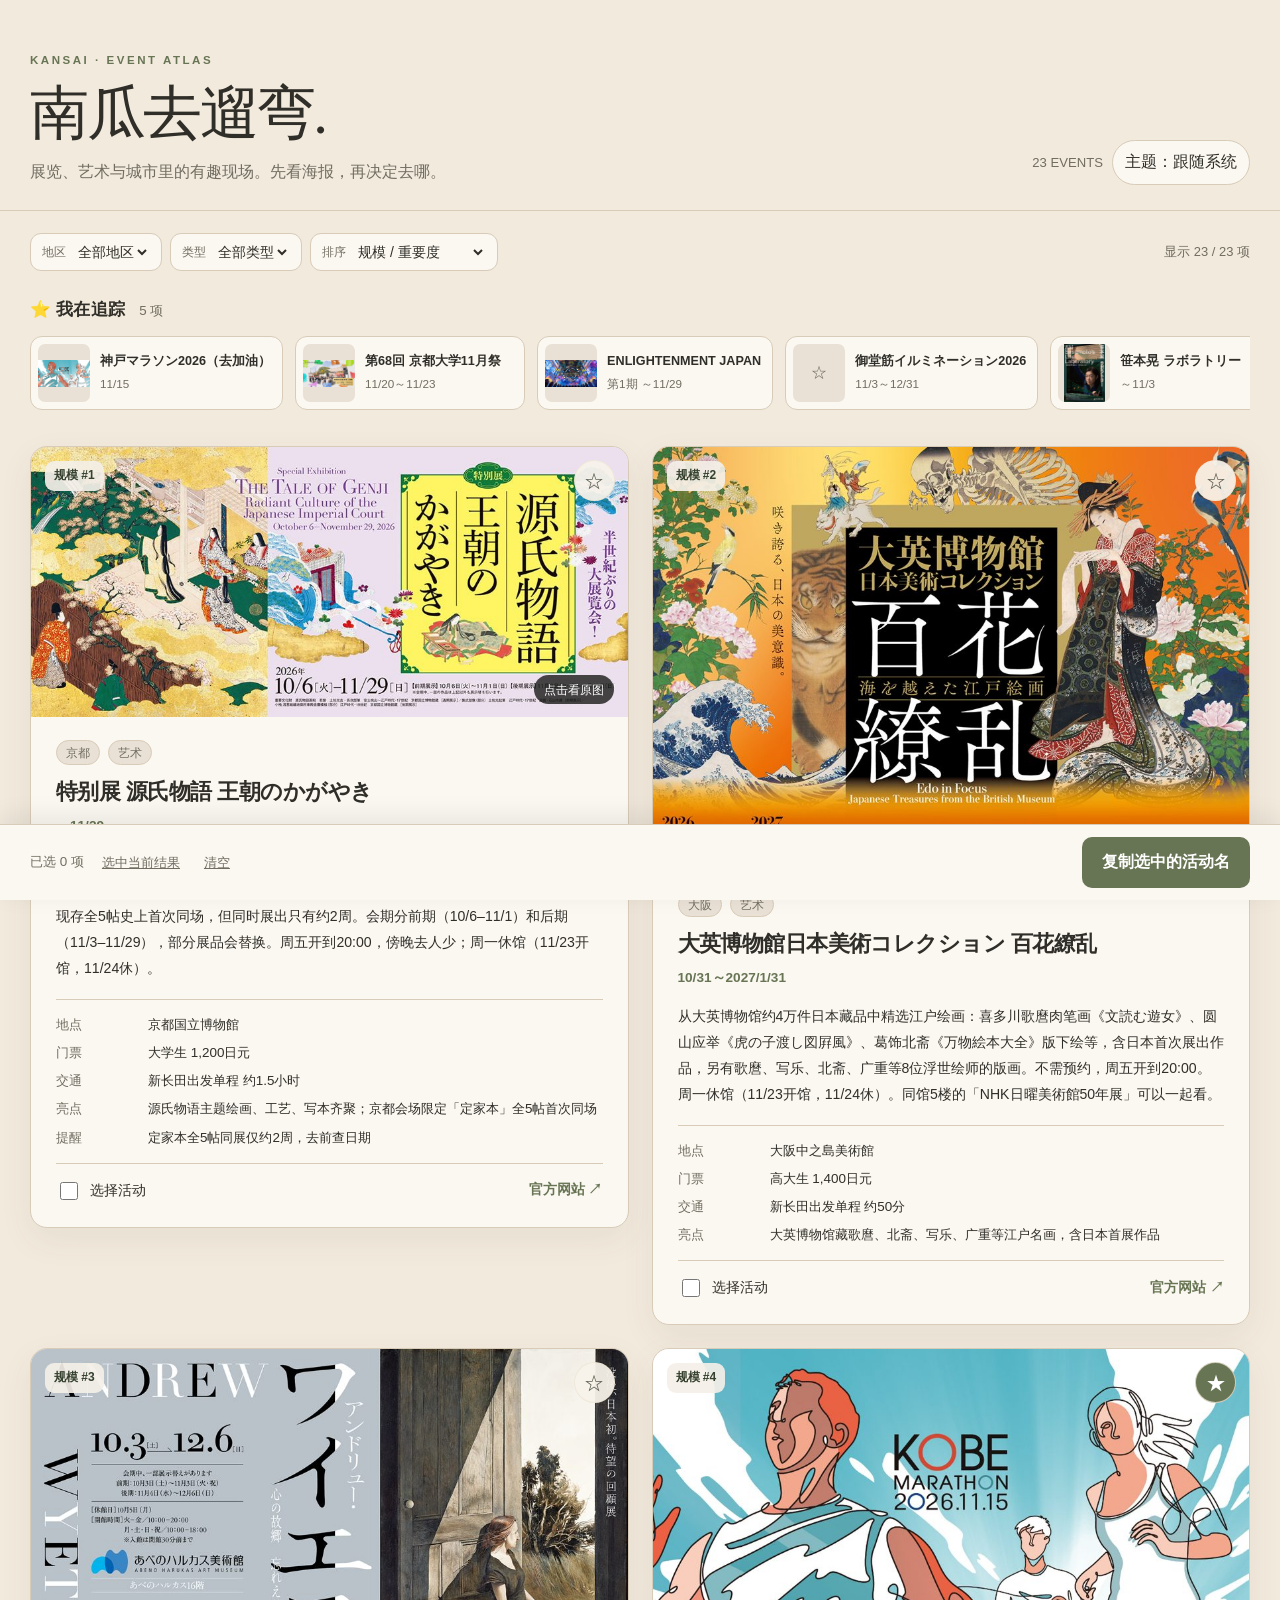
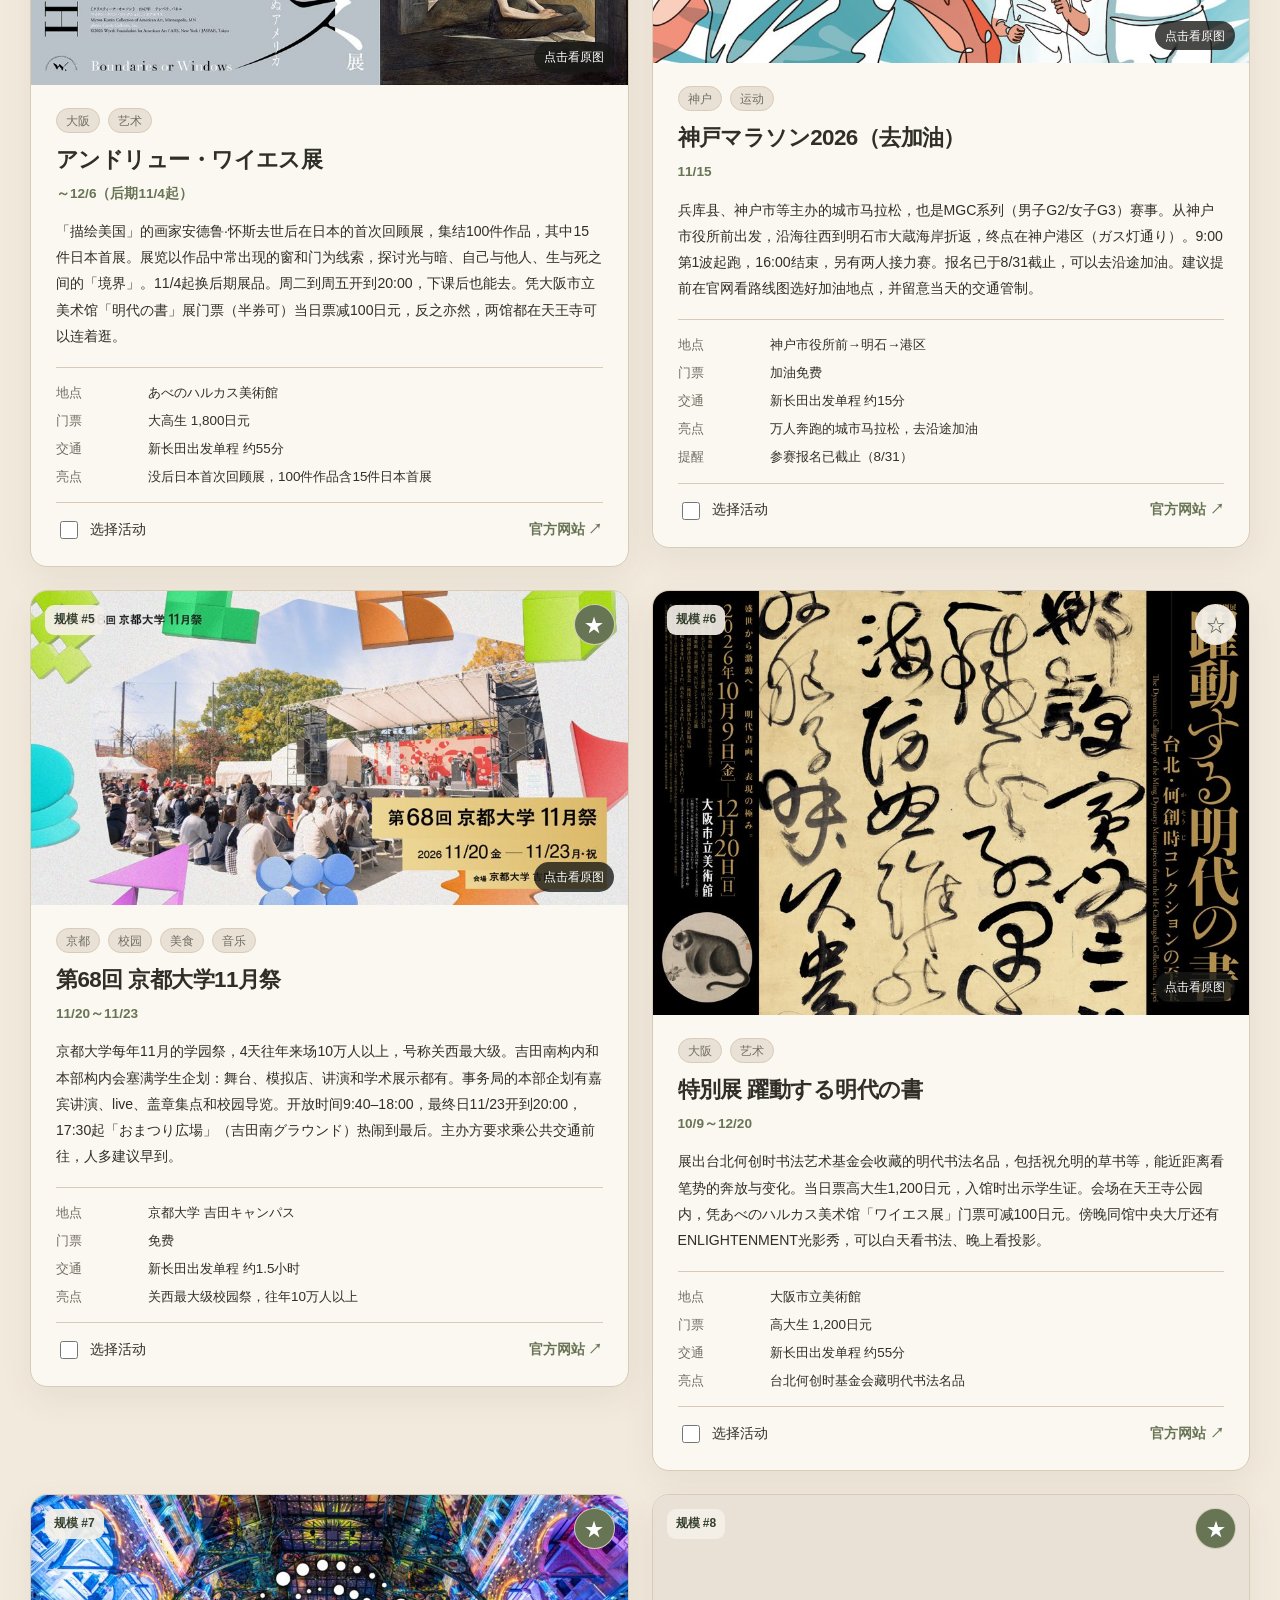
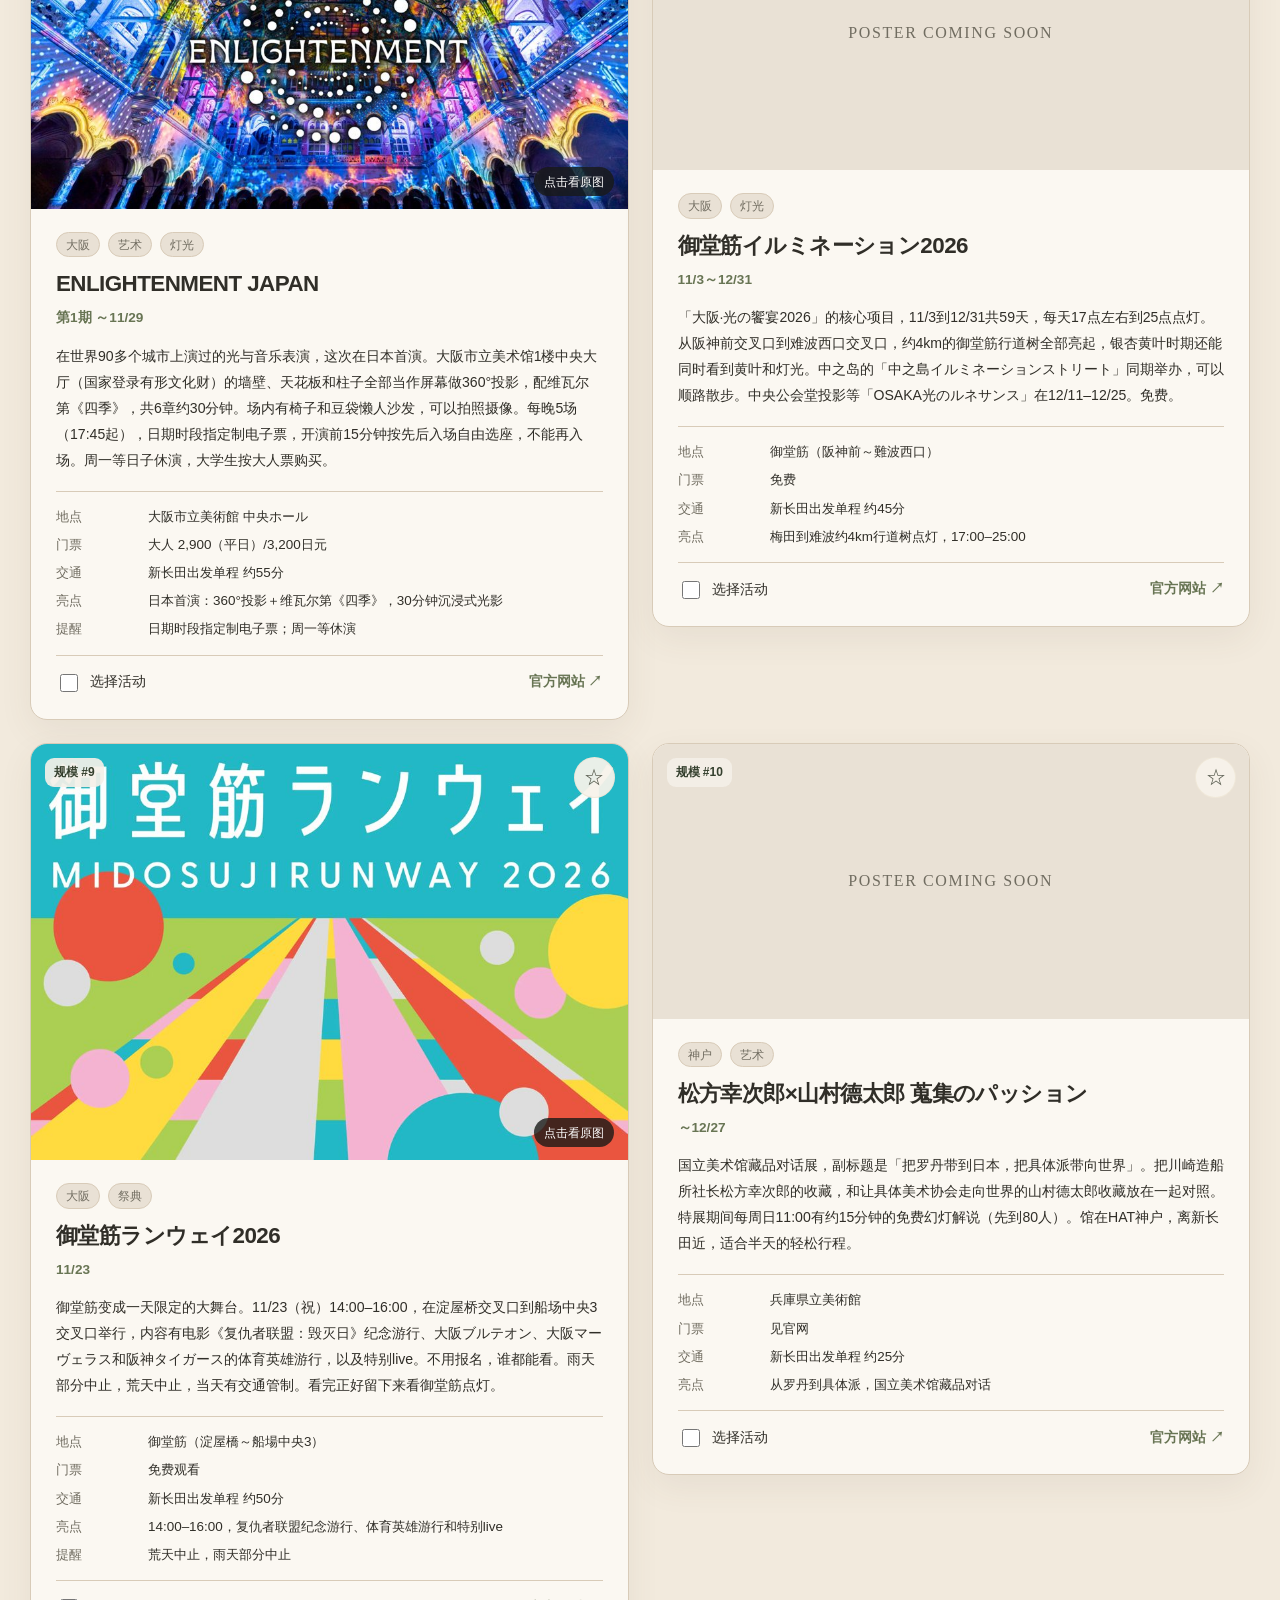
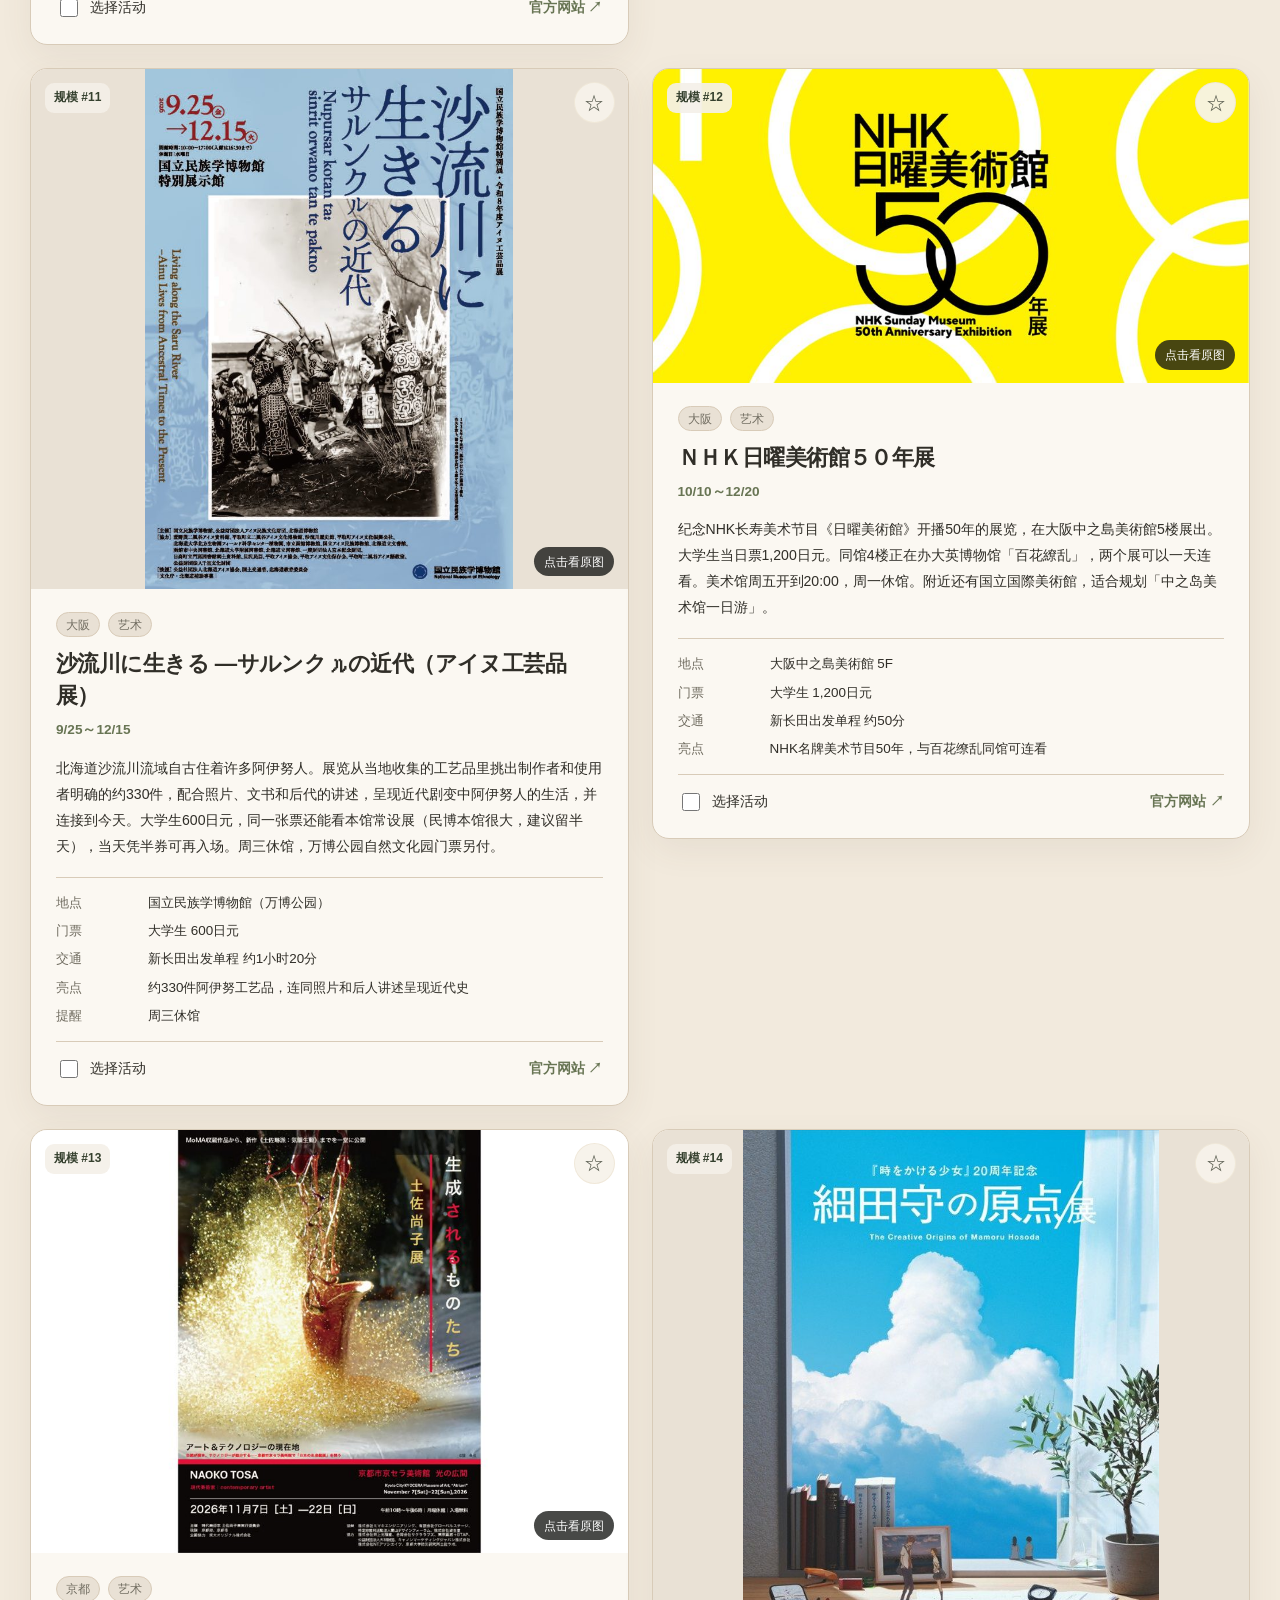
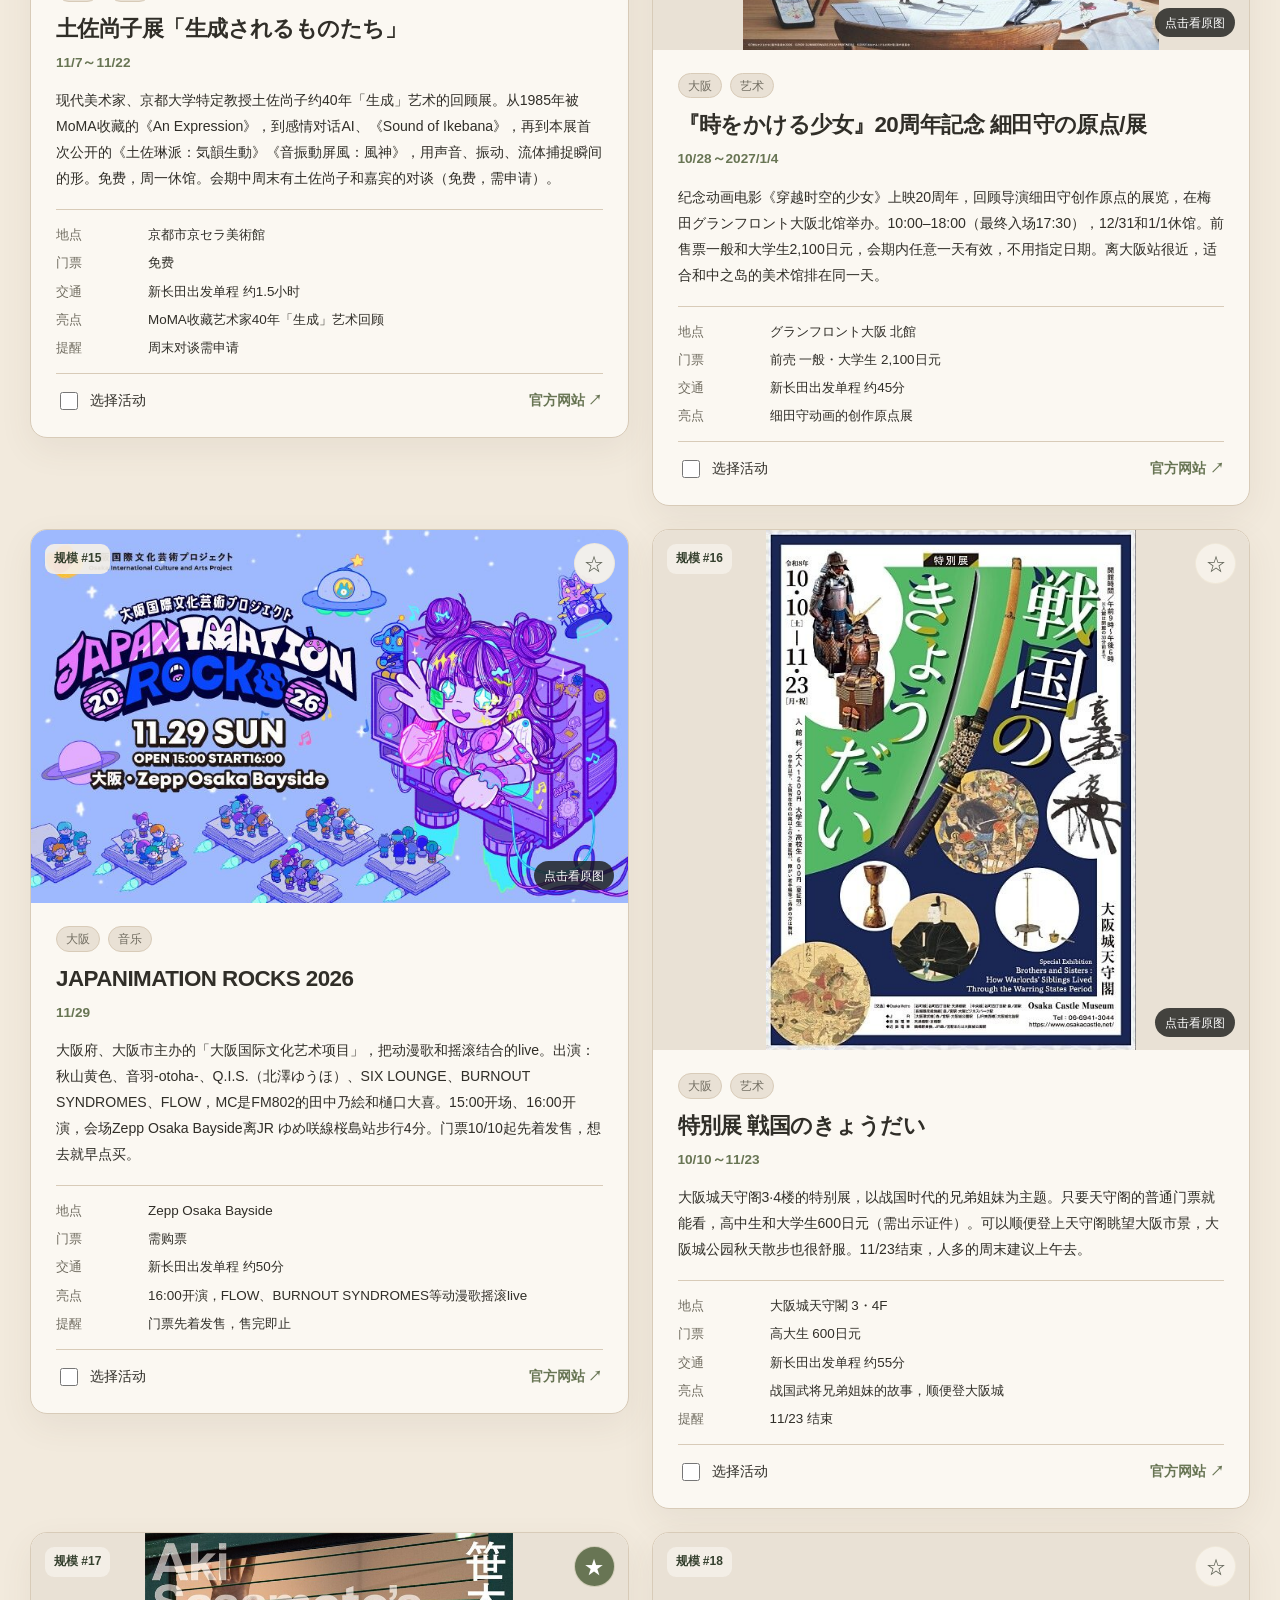
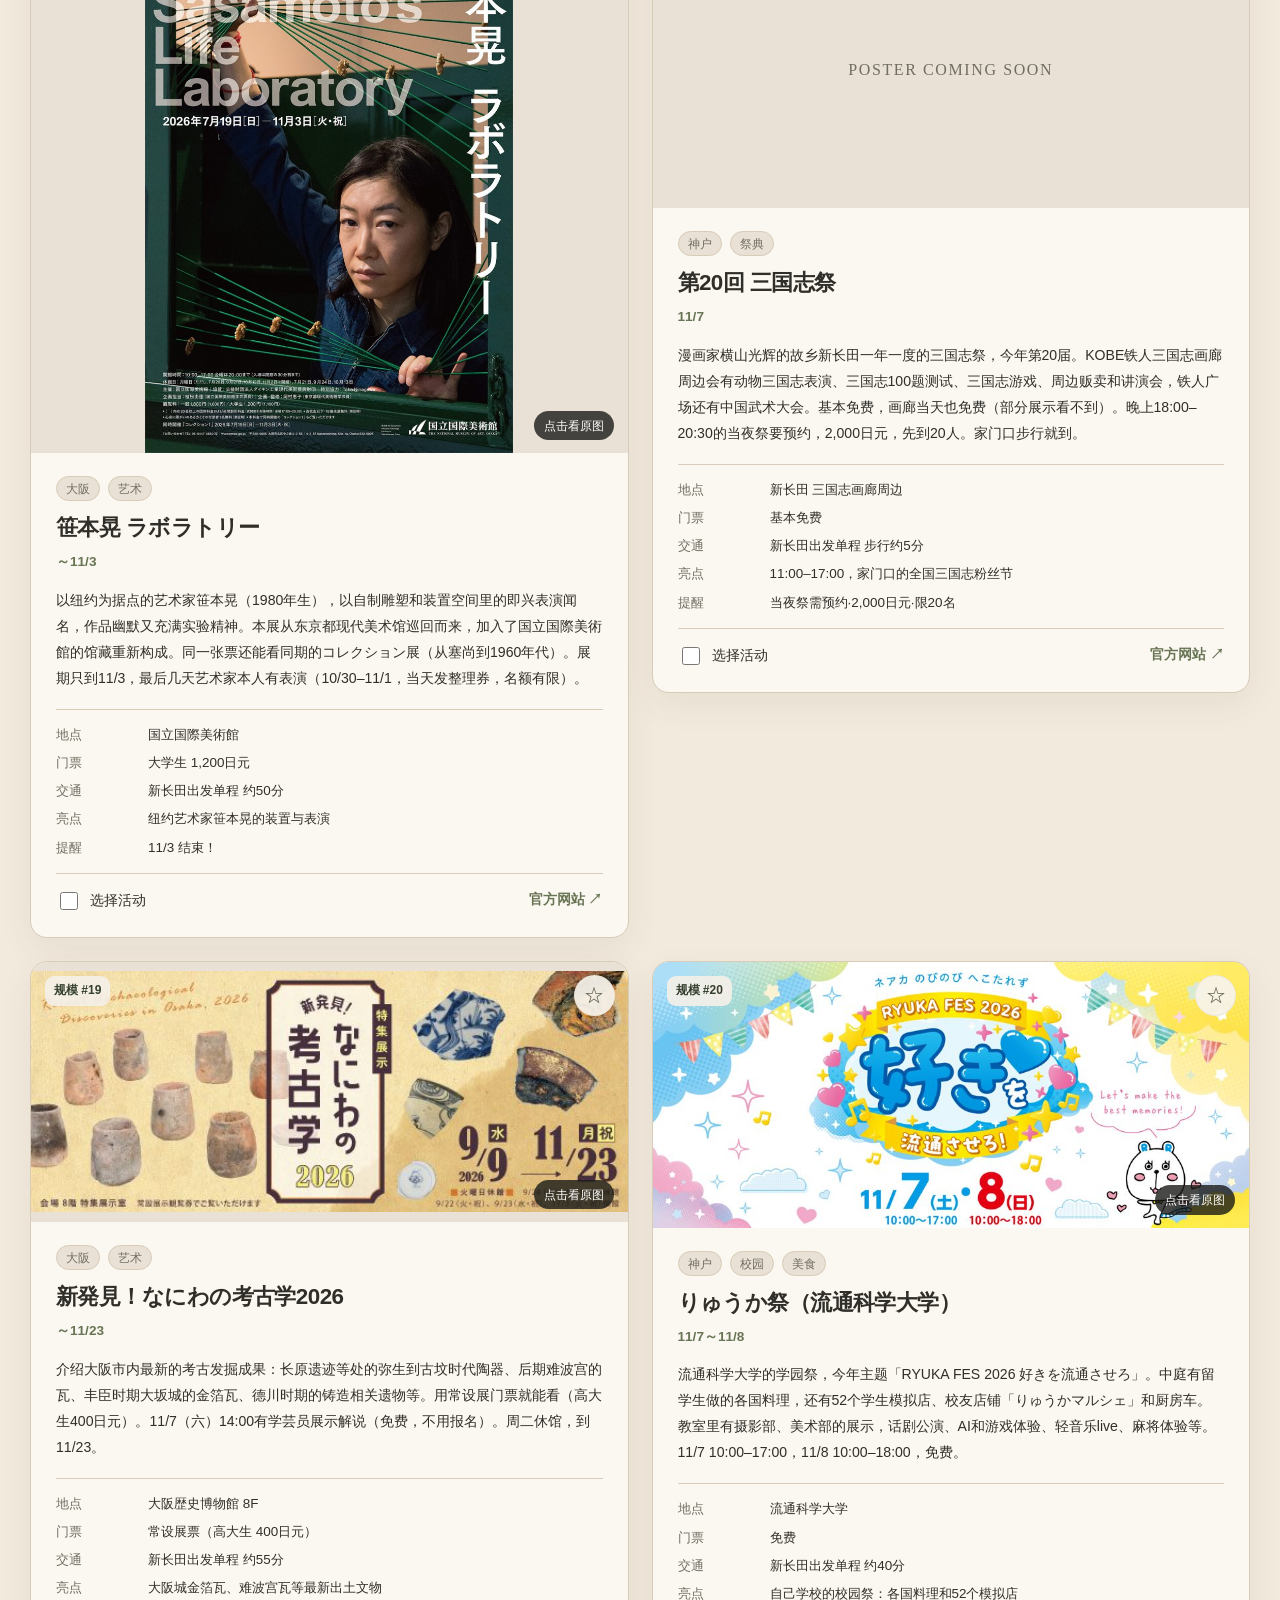
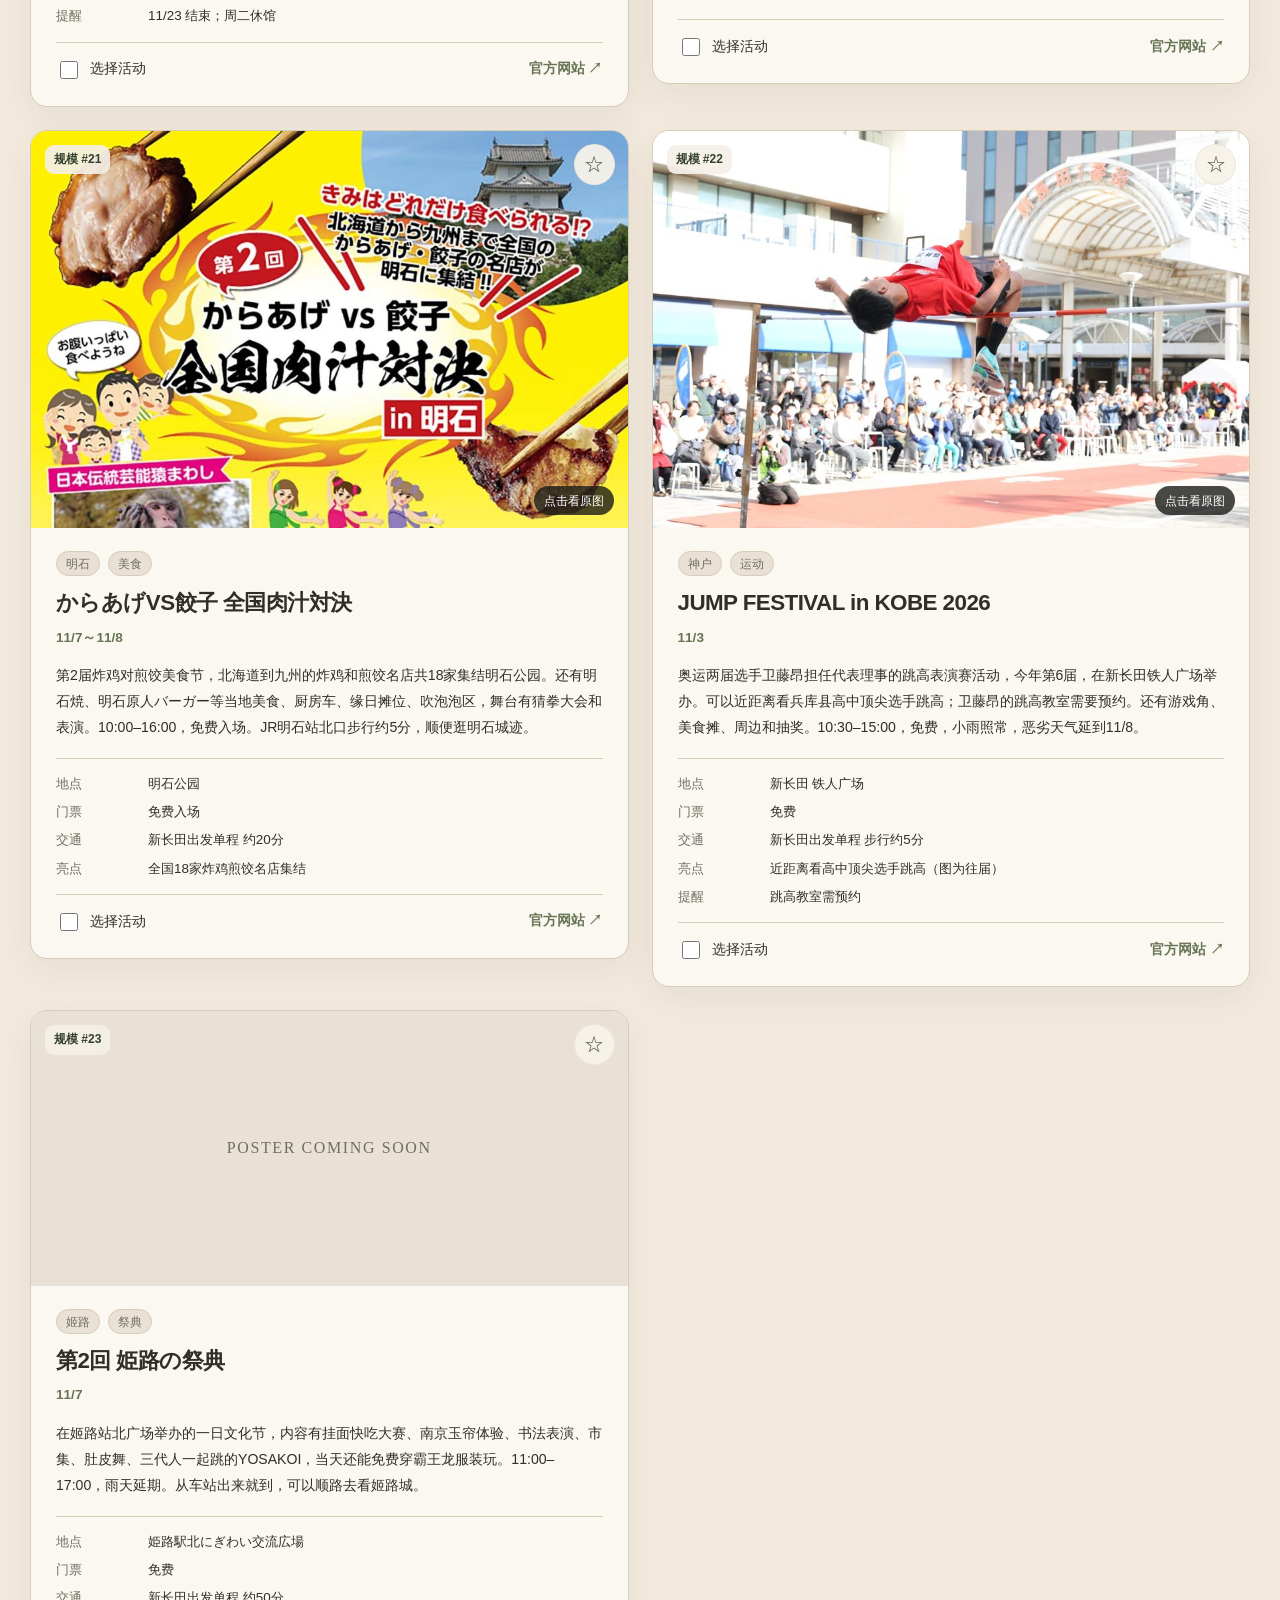
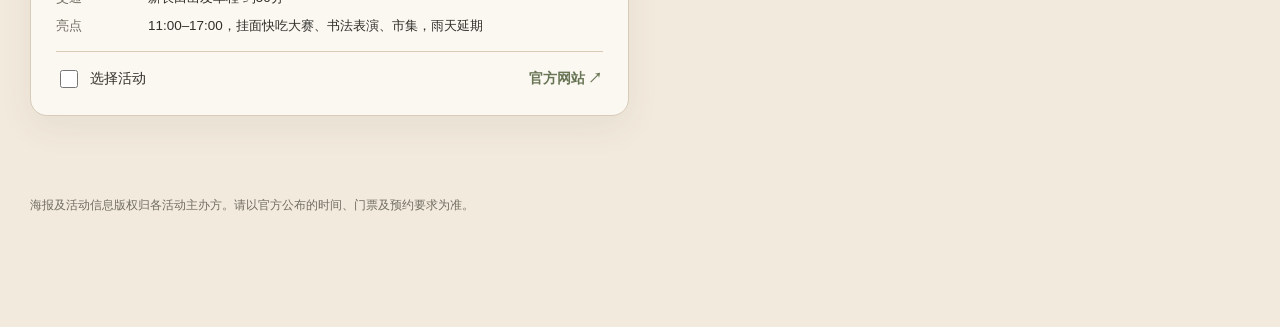
==== index.html @ 486abe29 "Publish Kansai events static page and source files" ====
<!doctype html>
<html lang="zh-CN" data-theme="auto">
<head>
<meta charset="utf-8">
<meta name="viewport" content="width=device-width, initial-scale=1">
<meta name="color-scheme" content="light dark">
<title>南瓜遛弯 · 活动图鉴</title>
<style>
:root{font-family:Inter,-apple-system,BlinkMacSystemFont,"Hiragino Kaku Gothic ProN","Yu Gothic","PingFang SC","Microsoft YaHei",sans-serif;color-scheme:light;--bg:#f2eadd;--panel:#fbf8f2;--ink:#302e28;--muted:#716d61;--line:#d8cbb8;--accent:#687554;--accent-ink:#fff;--chip:#e9e1d5;--shadow:0 12px 34px #51473512;--backdrop:#161814eF}
@media(prefers-color-scheme:dark){:root:not([data-theme="light"]){color-scheme:dark;--bg:#20241f;--panel:#2b302a;--ink:#eee9df;--muted:#bbb7a8;--line:#4c544a;--accent:#a7bd90;--accent-ink:#1d261c;--chip:#363f34;--shadow:0 12px 34px #0004}}
:root[data-theme="dark"]{color-scheme:dark;--bg:#20241f;--panel:#2b302a;--ink:#eee9df;--muted:#bbb7a8;--line:#4c544a;--accent:#a7bd90;--accent-ink:#1d261c;--chip:#363f34;--shadow:0 12px 34px #0004}
*{box-sizing:border-box}html{scroll-behavior:smooth}body{background:var(--bg);color:var(--ink);margin:0;line-height:1.65}button,select{font:inherit}button{cursor:pointer}a{color:var(--accent)}button:focus-visible,a:focus-visible,select:focus-visible,input:focus-visible{outline:3px solid var(--accent);outline-offset:3px}
.wrap{max-width:1320px;margin:auto;padding:0 30px}header{padding:51px 0 25px;border-bottom:1px solid var(--line)}.masthead{display:flex;align-items:flex-end;justify-content:space-between;gap:20px}.eyebrow{font-size:.72rem;letter-spacing:.22em;text-transform:uppercase;color:var(--accent);font-weight:750}.masthead h1{font-family:Georgia,"Yu Mincho","Hiragino Mincho ProN","Songti SC",serif;font-size:clamp(2.2rem,4.6vw,4.6rem);font-weight:500;line-height:1.17;letter-spacing:-.04em;margin:10px 0}.lede{color:var(--muted);margin:0;font-size:.98rem}.header-right{display:flex;align-items:center;gap:9px}.counter{font-size:.82rem;color:var(--muted);white-space:nowrap}.subtle-button{border:1px solid var(--line);background:var(--panel);color:var(--ink);padding:8px 12px;border-radius:100px}
.toolbar{display:flex;align-items:center;justify-content:space-between;flex-wrap:wrap;gap:12px;padding-top:22px;padding-bottom:20px}.filters{display:flex;flex-wrap:wrap;gap:8px}.field{display:flex;align-items:center;gap:8px;padding:8px 11px;background:var(--panel);border:1px solid var(--line);border-radius:11px}.field label{font-size:.76rem;color:var(--muted);white-space:nowrap}.field select{background:transparent;border:0;color:var(--ink);max-width:170px;outline:0;font-size:.88rem}.summary{color:var(--muted);font-size:.81rem}
.track-section{margin:5px 0 28px}.section-title{display:flex;align-items:baseline;gap:14px;margin-bottom:13px}.section-title h2{font-size:1.04rem;letter-spacing:.015em;margin:0}.section-title small{color:var(--muted)}.tracking{display:flex;gap:12px;overflow-x:auto;scrollbar-width:thin;padding-bottom:8px}.track-item{display:flex;align-items:center;gap:10px;min-width:230px;max-width:310px;flex:0 0 auto;padding:7px 11px 7px 7px;border:1px solid var(--line);border-radius:12px;background:var(--panel);color:var(--ink);text-decoration:none}.track-item img,.track-fallback{width:52px;height:58px;object-fit:contain;background:var(--chip);border-radius:7px}.track-fallback{display:grid;place-items:center;color:var(--muted)}.track-item b{display:block;font-size:.79rem;line-height:1.35}.track-item small{display:block;font-size:.73rem;color:var(--muted);margin-top:4px}.track-empty{color:var(--muted);font-size:.85rem;margin:0 0 10px}
.grid{display:grid;grid-template-columns:repeat(2,minmax(0,1fr));gap:23px;align-items:start;margin:8px 0 60px}.event{background:var(--panel);border:1px solid var(--line);border-radius:17px;overflow:hidden;box-shadow:var(--shadow);min-width:0;scroll-margin-top:12px}.poster-shell{position:relative;background:var(--chip);display:flex;justify-content:center;align-items:center;min-height:260px}.poster-button{display:flex;justify-content:center;align-items:center;border:0;background:transparent;padding:0;width:100%;min-height:260px;cursor:zoom-in}.poster{width:100%;height:auto;max-height:520px;object-fit:contain;display:block}.missing-poster{height:275px;width:100%;display:grid;place-items:center;padding:25px;font-family:Georgia,"Yu Mincho",serif;color:var(--muted);text-align:center;letter-spacing:.1em}.poster-hint{position:absolute;right:14px;bottom:13px;background:#171916c9;color:white;padding:5px 10px;border-radius:99px;font-size:.73rem;pointer-events:none}.rank{position:absolute;top:14px;left:14px;z-index:1;background:#f5f0e9ea;color:#35402e;border-radius:9px;padding:5px 9px;font-size:.75rem;font-weight:750}.star{position:absolute;top:13px;right:13px;z-index:2;border:1px solid #eee5d4c7;border-radius:99px;background:#f7f3eaeF;color:#55594c;min-width:41px;height:41px;font-size:1.25rem;line-height:1}.star[aria-pressed="true"]{background:#687554;color:white}.info{padding:23px 25px 24px}.topline{display:flex;gap:8px;flex-wrap:wrap;align-items:center;color:var(--muted);font-size:.78rem}.pill{border:1px solid var(--line);border-radius:99px;padding:2px 9px;background:var(--chip);font-size:.73rem}.event h3{font-size:clamp(1.18rem,1.75vw,1.5rem);line-height:1.43;margin:11px 0 7px;letter-spacing:-.025em;overflow-wrap:anywhere}.lead{color:var(--accent);font-size:.85rem;font-weight:650;margin:0 0 13px}.description{margin:0 0 18px;font-size:.88rem;color:var(--ink);line-height:1.85;white-space:pre-line}.detail{display:grid;grid-template-columns:82px minmax(0,1fr);gap:6px 10px;margin:0;padding:14px 0;border-top:1px solid var(--line);font-size:.84rem}.detail dt{color:var(--muted)}.detail dd{margin:0;overflow-wrap:anywhere}.bottomline{display:flex;gap:12px;align-items:center;justify-content:space-between;border-top:1px solid var(--line);padding-top:15px}.pick-label{display:inline-flex;gap:9px;align-items:center;font-size:.85rem;cursor:pointer}.pick-label input{width:18px;height:18px;accent-color:var(--accent)}.official{text-decoration:none;font-size:.86rem;font-weight:650}.official:hover{text-decoration:underline}.empty{grid-column:1/-1;text-align:center;padding:70px 10px;color:var(--muted)}
.bottom-bar{position:sticky;bottom:0;z-index:6;background:var(--panel);border-top:1px solid var(--line);box-shadow:0 -7px 24px #00000014;padding:12px 0 calc(12px + env(safe-area-inset-bottom))}.bar-inner{display:flex;align-items:center;justify-content:space-between;gap:15px}.bar-left{display:flex;align-items:center;gap:12px;flex-wrap:wrap}.bar-count{font-size:.84rem;color:var(--muted)}.primary{border:0;background:var(--accent);color:var(--accent-ink);font-weight:700;border-radius:10px;padding:12px 20px}.primary:disabled{opacity:.45;cursor:not-allowed}.link-button{border:0;background:transparent;color:var(--muted);font-size:.82rem;text-decoration:underline}.footer{padding:20px 0 35px;color:var(--muted);font-size:.75rem}
#toast{position:fixed;left:50%;bottom:95px;transform:translateX(-50%);background:var(--ink);color:var(--bg);padding:10px 17px;border-radius:12px;z-index:30;font-size:.82rem;box-shadow:var(--shadow)}#toast[hidden]{display:none}
.lightbox{position:fixed;inset:0;z-index:20;background:#10120ff2;display:flex;align-items:center;justify-content:center;padding:55px 30px 25px}.lightbox[hidden]{display:none}.lightbox img{max-width:100%;max-height:100%;object-fit:contain}.lightbox-close{position:absolute;right:18px;top:15px;background:#f6f2e8;color:#293022;border:0;border-radius:50%;width:42px;height:42px;font-size:1.4rem}
@media(max-width:720px){.wrap{padding:0 16px}header{padding:30px 0 21px}.masthead{align-items:flex-start}.masthead h1{font-size:2.4rem}.header-right{flex-direction:column;align-items:flex-end}.toolbar{align-items:stretch}.filters{width:100%}.field{flex:1;min-width:125px}.field select{width:100%}.grid{grid-template-columns:1fr;gap:17px}.poster-shell,.poster-button{min-height:160px}.poster{max-height:500px}.info{padding:19px}.bar-inner{gap:8px}.primary{padding:11px 13px;font-size:.83rem}.bar-left{gap:8px}.bar-count{font-size:.76rem}.track-item{min-width:205px}.lightbox{padding:62px 8px 15px}}
@media(prefers-reduced-motion:no-preference){.event{transition:transform .2s,box-shadow .2s}.event:hover{transform:translateY(-2px)}}
</style>
</head>
<body>
<header><div class="wrap masthead"><div><div class="eyebrow">Kansai · Event Atlas</div><h1>南瓜去遛弯<span aria-hidden="true">.</span></h1><p class="lede">展览、艺术与城市里的有趣现场。先看海报，再决定去哪。</p></div><div class="header-right"><span class="counter" id="total">活动精选</span><button id="theme" class="subtle-button" type="button" aria-label="切换明暗模式">明暗模式</button></div></div></header>
<div class="wrap"><div class="toolbar"><div class="filters"><div class="field"><label for="region">地区</label><select id="region"><option value="">全部地区</option></select></div><div class="field"><label for="type">类型</label><select id="type"><option value="">全部类型</option></select></div><div class="field"><label for="sort">排序</label><select id="sort"><option value="importance">规模 / 重要度</option><option value="date">日期（近期优先）</option><option value="rating">推荐指数</option></select></div></div><span class="summary" id="summary"></span></div><section class="track-section" aria-label="我在追踪"><div class="section-title"><h2>⭐ 我在追踪</h2><small id="track-count"></small></div><div class="tracking" id="tracking"></div></section><main class="grid" id="grid"></main><div class="footer">海报及活动信息版权归各活动主办方。请以官方公布的时间、门票及预约要求为准。</div></div>
<div class="bottom-bar"><div class="wrap bar-inner"><div class="bar-left"><span class="bar-count" id="selected-count">已选 0 项</span><button class="link-button" id="select-visible" type="button">选中当前结果</button><button class="link-button" id="clear" type="button">清空</button></div><button class="primary" id="copy" type="button">复制选中的活动名</button></div></div>
<div id="toast" role="status" aria-live="polite" hidden></div><div id="lightbox" class="lightbox" role="dialog" aria-modal="true" aria-label="海报原图" hidden><button class="lightbox-close" type="button" id="close-lightbox" aria-label="关闭灯箱">×</button><img id="lightbox-image" alt=""></div>
<script id="event-data" type="application/json">[{"活动名":"特别展 源氏物語 王朝のかがやき","日期":"～11/29","开始日期":"","地点":"京都国立博物館","地区":"京都","类型":["艺术"],"推荐指数":null,"简介":"以紫式部《源氏物语》为主题，汇集历代描绘物语场面的绘画、工艺品，以及正文写本、注释书，还介绍它向艺能和大众文化的延伸。京都会场限定看点是藤原定家系「定家本」现存全5帖史上首次同场，但同时展出只有约2周。会期分前期（10/6–11/1）和后期（11/3–11/29），部分展品会替换。周五开到20:00，傍晚去人少；周一休馆（11/23开馆，11/24休）。","亮点":"源氏物语主题绘画、工艺、写本齐聚；京都会场限定「定家本」全5帖首次同场","提醒":"定家本全5帖同展仅约2周，去前查日期","门票":"大学生 1,200日元","预计时长":"","交通":"新长田出发单程 约1.5小时","官网链接":"https://www.kyohaku.go.jp/jp/exhibitions/special/2026_genji/","海报路径":"/workspace/img/p_genji","规模/重要度":"","排名":1,"追踪":false,"规模重要度":null,"id":"d91ebf573b9cba7d8e54","海报数据":"[data-uri]"},{"活动名":"大英博物館日本美術コレクション 百花繚乱","日期":"10/31～2027/1/31","开始日期":"2026-10-31","地点":"大阪中之島美術館","地区":"大阪","类型":["艺术"],"推荐指数":null,"简介":"从大英博物馆约4万件日本藏品中精选江户绘画：喜多川歌麿肉笔画《文読む遊女》、圆山应举《虎の子渡し図屛風》、葛饰北斋《万物絵本大全》版下绘等，含日本首次展出作品，另有歌麿、写乐、北斋、广重等8位浮世绘师的版画。不需预约，周五开到20:00。周一休馆（11/23开馆，11/24休）。同馆5楼的「NHK日曜美術館50年展」可以一起看。","亮点":"大英博物馆藏歌麿、北斋、写乐、广重等江户名画，含日本首展作品","提醒":"","门票":"高大生 1,400日元","预计时长":"","交通":"新长田出发单程 约50分","官网链接":"https://nakka-art.jp/exhibition-post/daiei-ten2026/","海报路径":"/workspace/img/o_daiei","规模/重要度":"","排名":2,"追踪":false,"规模重要度":null,"id":"a88513653a9163e9b539","海报数据":"[data-uri]"},{"活动名":"アンドリュー・ワイエス展","日期":"～12/6（后期11/4起）","开始日期":"","地点":"あべのハルカス美術館","地区":"大阪","类型":["艺术"],"推荐指数":null,"简介":"「描绘美国」的画家安德鲁·怀斯去世后在日本的首次回顾展，集结100件作品，其中15件日本首展。展览以作品中常出现的窗和门为线索，探讨光与暗、自己与他人、生与死之间的「境界」。11/4起换后期展品。周二到周五开到20:00，下课后也能去。凭大阪市立美术馆「明代の書」展门票（半券可）当日票减100日元，反之亦然，两馆都在天王寺可以连着逛。","亮点":"没后日本首次回顾展，100件作品含15件日本首展","提醒":"","门票":"大高生 1,800日元","预计时长":"","交通":"新长田出发单程 约55分","官网链接":"https://www.aham.jp/exhibition/future/wyeth/","海报路径":"/workspace/img/o_wyeth","规模/重要度":"","排名":3,"追踪":false,"规模重要度":null,"id":"2733bb3657cb89061cbf","海报数据":"[data-uri]"},{"活动名":"神戸マラソン2026（去加油）","日期":"11/15","开始日期":"2026-11-15","地点":"神户市役所前→明石→港区","地区":"神户","类型":["运动"],"推荐指数":null,"简介":"兵库县、神户市等主办的城市马拉松，也是MGC系列（男子G2/女子G3）赛事。从神户市役所前出发，沿海往西到明石市大蔵海岸折返，终点在神户港区（ガス灯通り）。9:00第1波起跑，16:00结束，另有两人接力赛。报名已于8/31截止，可以去沿途加油。建议提前在官网看路线图选好加油地点，并留意当天的交通管制。","亮点":"万人奔跑的城市马拉松，去沿途加油","提醒":"参赛报名已截止（8/31）","门票":"加油免费","预计时长":"","交通":"新长田出发单程 约15分","官网链接":"https://kobe-marathon.net/2026/race/essentials/","海报路径":"/workspace/img/p_marathon","规模/重要度":"","排名":4,"追踪":true,"规模重要度":null,"id":"79f705dea70a3a2b015f","海报数据":"[data-uri]"},{"活动名":"第68回 京都大学11月祭","日期":"11/20～11/23","开始日期":"2026-11-20","地点":"京都大学 吉田キャンパス","地区":"京都","类型":["校园","美食","音乐"],"推荐指数":null,"简介":"京都大学每年11月的学园祭，4天往年来场10万人以上，号称关西最大级。吉田南构内和本部构内会塞满学生企划：舞台、模拟店、讲演和学术展示都有。事务局的本部企划有嘉宾讲演、live、盖章集点和校园导览。开放时间9:40–18:00，最终日11/23开到20:00，17:30起「おまつり広場」（吉田南グラウンド）热闹到最后。主办方要求乘公共交通前往，人多建议早到。","亮点":"关西最大级校园祭，往年10万人以上","提醒":"","门票":"免费","预计时长":"","交通":"新长田出发单程 约1.5小时","官网链接":"https://nf.la/","海报路径":"/workspace/img/p_nf","规模/重要度":"","排名":5,"追踪":true,"规模重要度":null,"id":"f79b211cf73be2afb325","海报数据":"[data-uri]"},{"活动名":"特別展 躍動する明代の書","日期":"10/9～12/20","开始日期":"2026-10-09","地点":"大阪市立美術館","地区":"大阪","类型":["艺术"],"推荐指数":null,"简介":"展出台北何创时书法艺术基金会收藏的明代书法名品，包括祝允明的草书等，能近距离看笔势的奔放与变化。当日票高大生1,200日元，入馆时出示学生证。会场在天王寺公园内，凭あべのハルカス美术馆「ワイエス展」门票可减100日元。傍晚同馆中央大厅还有ENLIGHTENMENT光影秀，可以白天看书法、晚上看投影。","亮点":"台北何创时基金会藏明代书法名品","提醒":"","门票":"高大生 1,200日元","预计时长":"","交通":"新长田出发单程 约55分","官网链接":"https://www.osaka-art-museum.jp/special_exhibition/mindai","海报路径":"/workspace/img/o_mindai","规模/重要度":"","排名":6,"追踪":false,"规模重要度":null,"id":"123c62d1edd5050ef05e","海报数据":"[data-uri]"},{"活动名":"ENLIGHTENMENT JAPAN","日期":"第1期 ～11/29","开始日期":"","地点":"大阪市立美術館 中央ホール","地区":"大阪","类型":["艺术","灯光"],"推荐指数":null,"简介":"在世界90多个城市上演过的光与音乐表演，这次在日本首演。大阪市立美术馆1楼中央大厅（国家登录有形文化财）的墙壁、天花板和柱子全部当作屏幕做360°投影，配维瓦尔第《四季》，共6章约30分钟。场内有椅子和豆袋懒人沙发，可以拍照摄像。每晚5场（17:45起），日期时段指定制电子票，开演前15分钟按先后入场自由选座，不能再入场。周一等日子休演，大学生按大人票购买。","亮点":"日本首演：360°投影＋维瓦尔第《四季》，30分钟沉浸式光影","提醒":"日期时段指定制电子票；周一等休演","门票":"大人 2,900（平日）/3,200日元","预计时长":"","交通":"新长田出发单程 约55分","官网链接":"https://enlightenment-immersive.jp/","海报路径":"/workspace/img/o_enlight","规模/重要度":"","排名":7,"追踪":true,"规模重要度":null,"id":"b54a8288b0e36eccf009","海报数据":"[data-uri]"},{"活动名":"御堂筋イルミネーション2026","日期":"11/3～12/31","开始日期":"2026-11-03","地点":"御堂筋（阪神前～難波西口）","地区":"大阪","类型":["灯光"],"推荐指数":null,"简介":"「大阪·光の饗宴2026」的核心项目，11/3到12/31共59天，每天17点左右到25点点灯。从阪神前交叉口到难波西口交叉口，约4km的御堂筋行道树全部亮起，银杏黄叶时期还能同时看到黄叶和灯光。中之岛的「中之島イルミネーションストリート」同期举办，可以顺路散步。中央公会堂投影等「OSAKA光のルネサンス」在12/11–12/25。免费。","亮点":"梅田到难波约4km行道树点灯，17:00–25:00","提醒":"","门票":"免费","预计时长":"","交通":"新长田出发单程 约45分","官网链接":"https://www.city.osaka.lg.jp/hodoshiryo/keizaisenryaku/0000687506.html","海报路径":"","规模/重要度":"","排名":8,"追踪":true,"规模重要度":null,"id":"13058b5aeb0d67b76888","海报数据":""},{"活动名":"御堂筋ランウェイ2026","日期":"11/23","开始日期":"2026-11-23","地点":"御堂筋（淀屋橋～船場中央3）","地区":"大阪","类型":["祭典"],"推荐指数":null,"简介":"御堂筋变成一天限定的大舞台。11/23（祝）14:00–16:00，在淀屋桥交叉口到船场中央3交叉口举行，内容有电影《复仇者联盟：毁灭日》纪念游行、大阪ブルテオン、大阪マーヴェラス和阪神タイガース的体育英雄游行，以及特别live。不用报名，谁都能看。雨天部分中止，荒天中止，当天有交通管制。看完正好留下来看御堂筋点灯。","亮点":"14:00–16:00，复仇者联盟纪念游行、体育英雄游行和特别live","提醒":"荒天中止，雨天部分中止","门票":"免费观看","预计时长":"","交通":"新长田出发单程 约50分","官网链接":"https://midosuji-runway.jp/","海报路径":"/workspace/img/o_runway","规模/重要度":"","排名":9,"追踪":false,"规模重要度":null,"id":"bf341488af52e4821615","海报数据":"[data-uri]"},{"活动名":"松方幸次郎×山村德太郎 蒐集のパッション","日期":"～12/27","开始日期":"","地点":"兵庫県立美術館","地区":"神户","类型":["艺术"],"推荐指数":null,"简介":"国立美术馆藏品对话展，副标题是「把罗丹带到日本，把具体派带向世界」。把川崎造船所社长松方幸次郎的收藏，和让具体美术协会走向世界的山村德太郎收藏放在一起对照。特展期间每周日11:00有约15分钟的免费幻灯解说（先到80人）。馆在HAT神户，离新长田近，适合半天的轻松行程。","亮点":"从罗丹到具体派，国立美术馆藏品对话","提醒":"","门票":"见官网","预计时长":"","交通":"新长田出发单程 约25分","官网链接":"https://www.artm.pref.hyogo.jp/event/","海报路径":"","规模/重要度":"","排名":10,"追踪":false,"规模重要度":null,"id":"7af9c2cea4b0a90be8e4","海报数据":""},{"活动名":"沙流川に生きる ―サルンクㇽの近代（アイヌ工芸品展）","日期":"9/25～12/15","开始日期":"2026-09-25","地点":"国立民族学博物館（万博公园）","地区":"大阪","类型":["艺术"],"推荐指数":null,"简介":"北海道沙流川流域自古住着许多阿伊努人。展览从当地收集的工艺品里挑出制作者和使用者明确的约330件，配合照片、文书和后代的讲述，呈现近代剧变中阿伊努人的生活，并连接到今天。大学生600日元，同一张票还能看本馆常设展（民博本馆很大，建议留半天），当天凭半券可再入场。周三休馆，万博公园自然文化园门票另付。","亮点":"约330件阿伊努工艺品，连同照片和后人讲述呈现近代史","提醒":"周三休馆","门票":"大学生 600日元","预计时长":"","交通":"新长田出发单程 约1小时20分","官网链接":"https://www.minpaku.ac.jp/exhibition/special","海报路径":"/workspace/img/o_ainu","规模/重要度":"","排名":11,"追踪":false,"规模重要度":null,"id":"919b7c92edb359e7f8cc","海报数据":"[data-uri]"},{"活动名":"ＮＨＫ日曜美術館５０年展","日期":"10/10～12/20","开始日期":"2026-10-10","地点":"大阪中之島美術館 5F","地区":"大阪","类型":["艺术"],"推荐指数":null,"简介":"纪念NHK长寿美术节目《日曜美術館》开播50年的展览，在大阪中之島美術館5楼展出。大学生当日票1,200日元。同馆4楼正在办大英博物馆「百花繚乱」，两个展可以一天连看。美术馆周五开到20:00，周一休馆。附近还有国立国際美術館，适合规划「中之岛美术馆一日游」。","亮点":"NHK名牌美术节目50年，与百花缭乱同馆可连看","提醒":"","门票":"大学生 1,200日元","预计时长":"","交通":"新长田出发单程 约50分","官网链接":"https://nakka-art.jp/exhibition-post/nichibiten50/","海报路径":"/workspace/img/o_nichibi","规模/重要度":"","排名":12,"追踪":false,"规模重要度":null,"id":"da9d7db645e729e28680","海报数据":"[data-uri]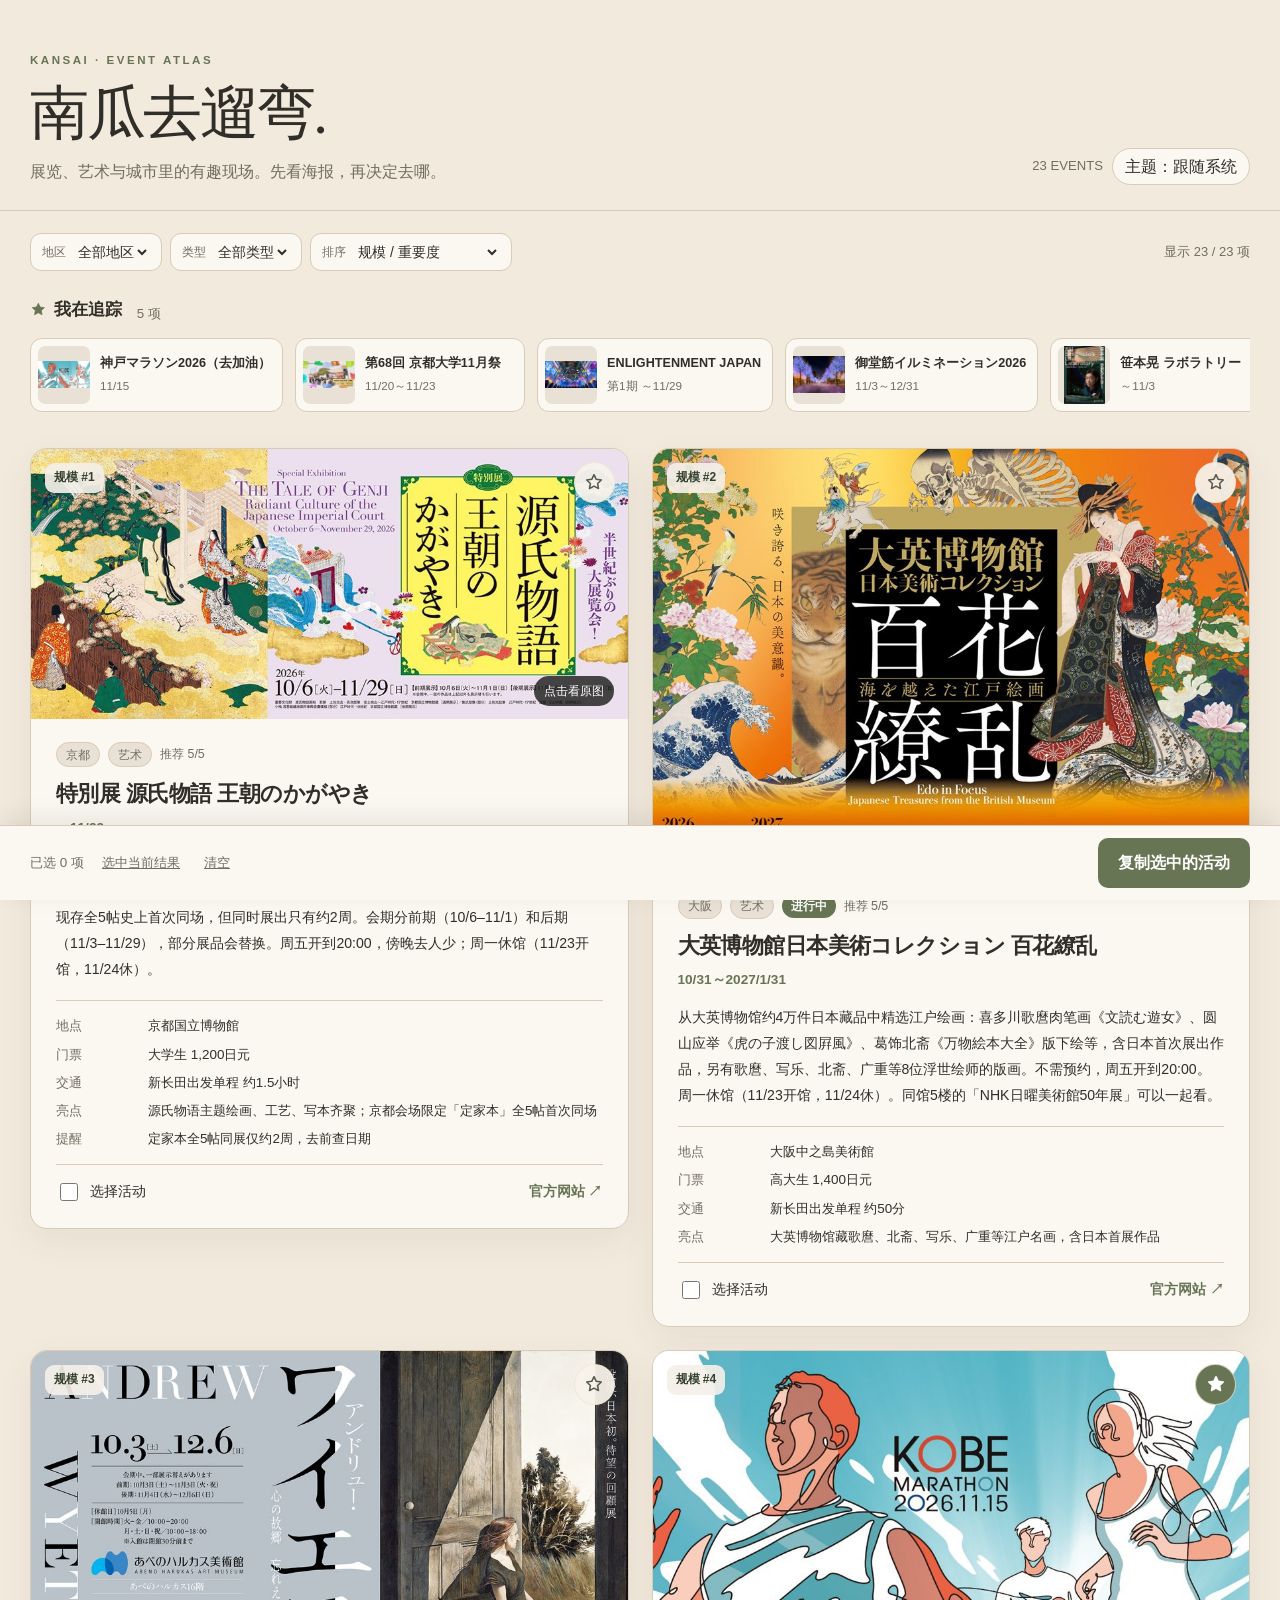
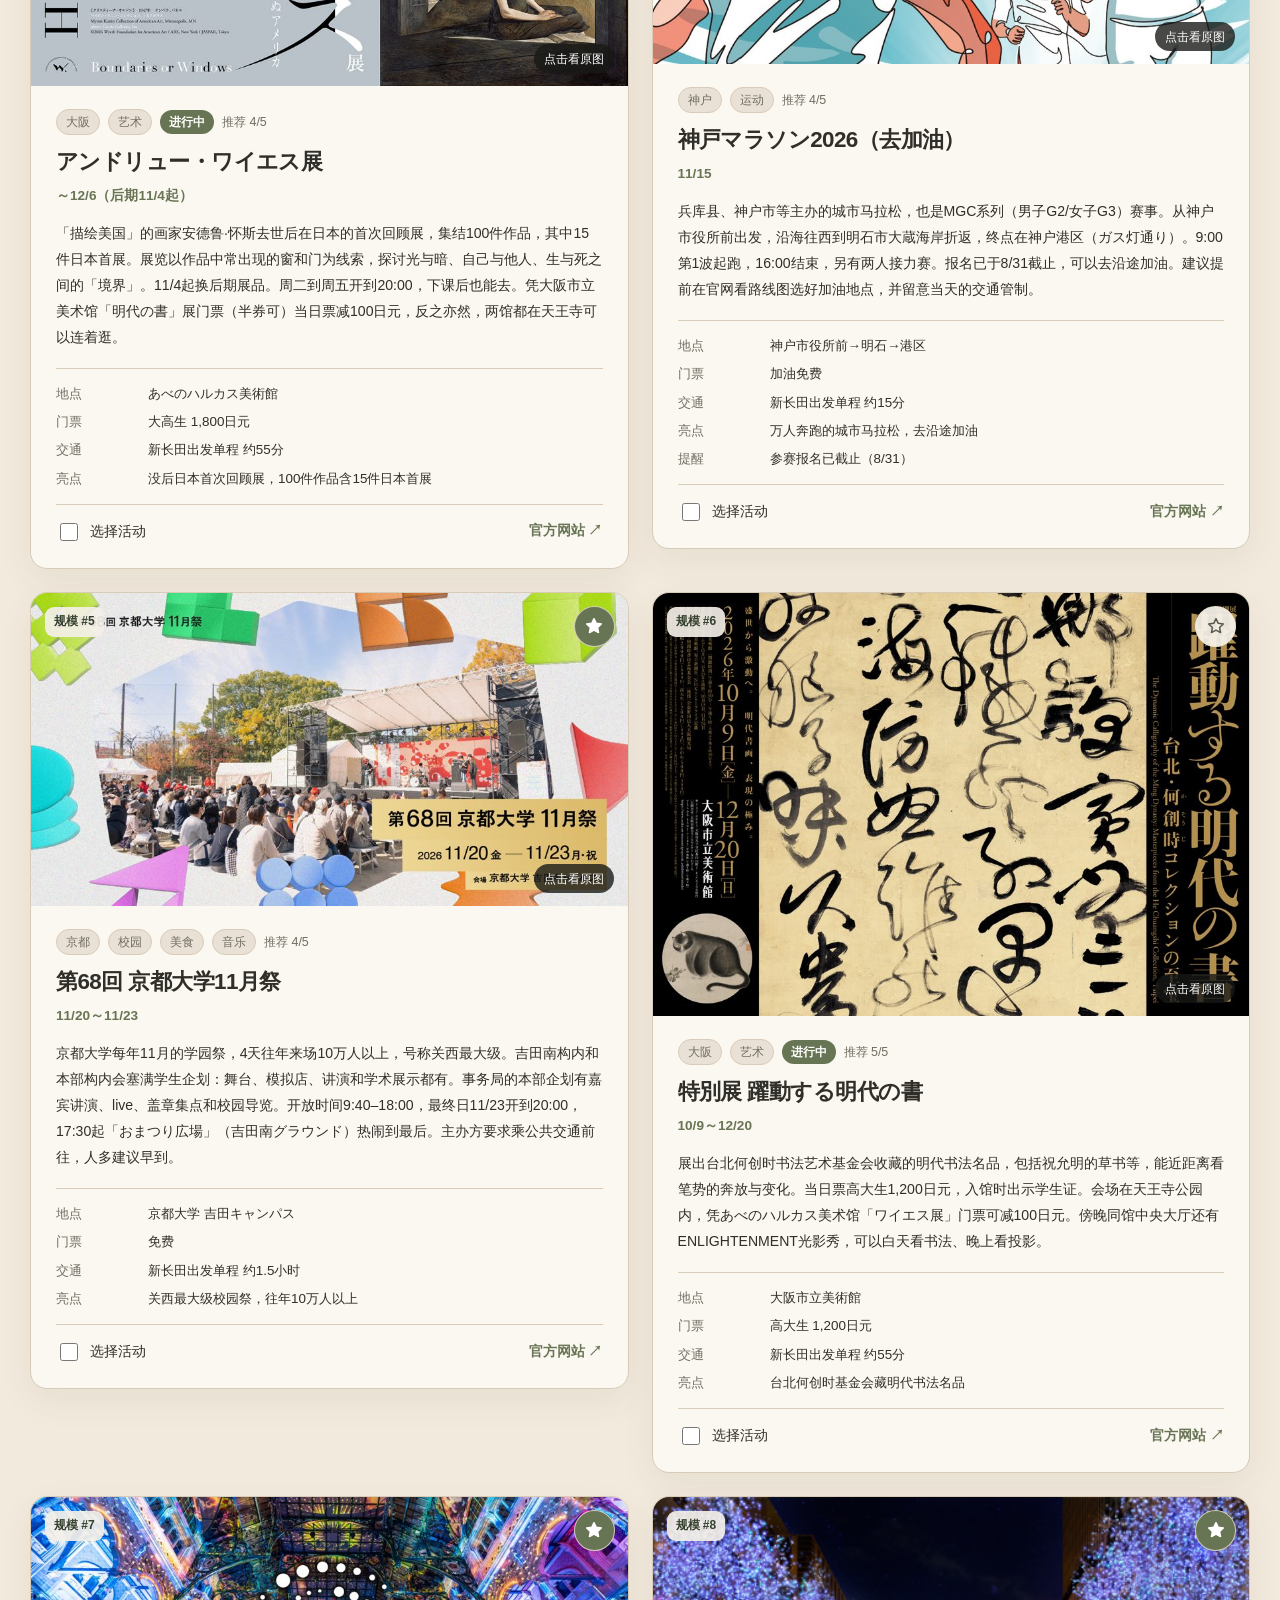
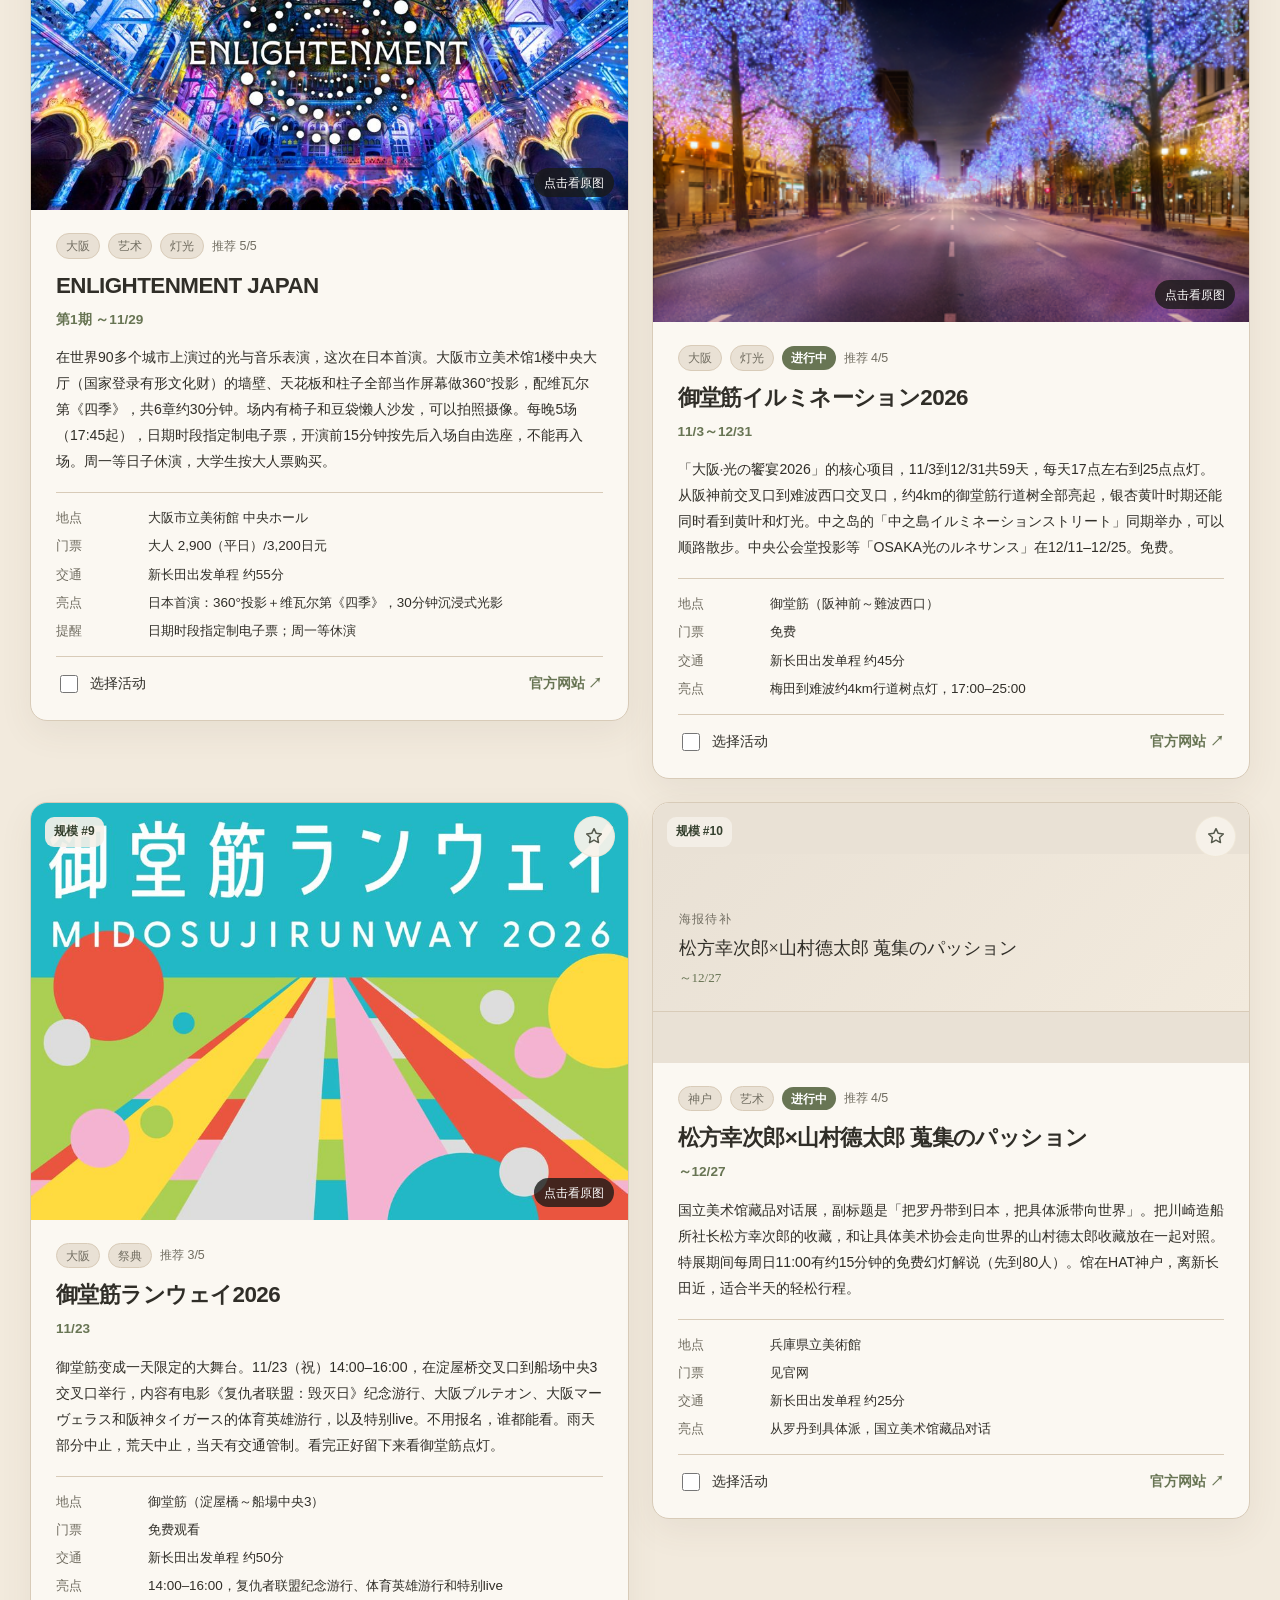
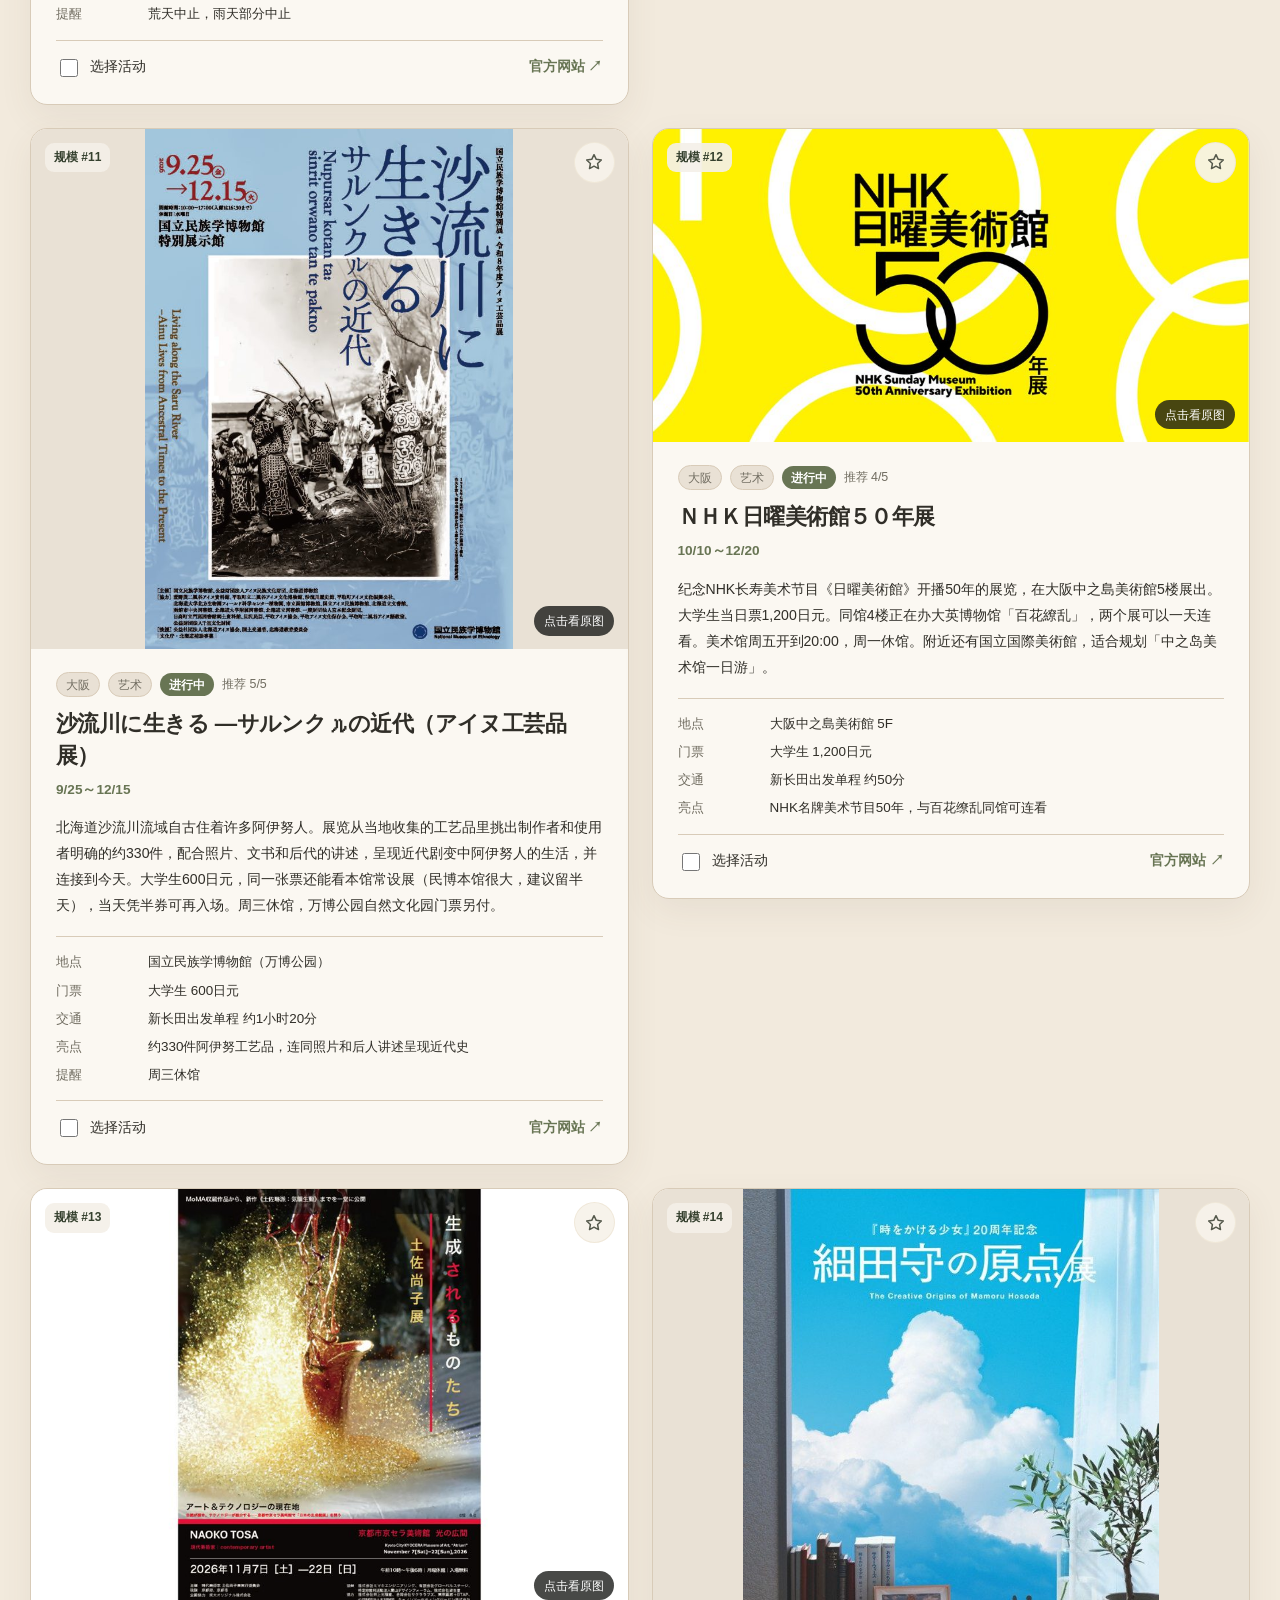
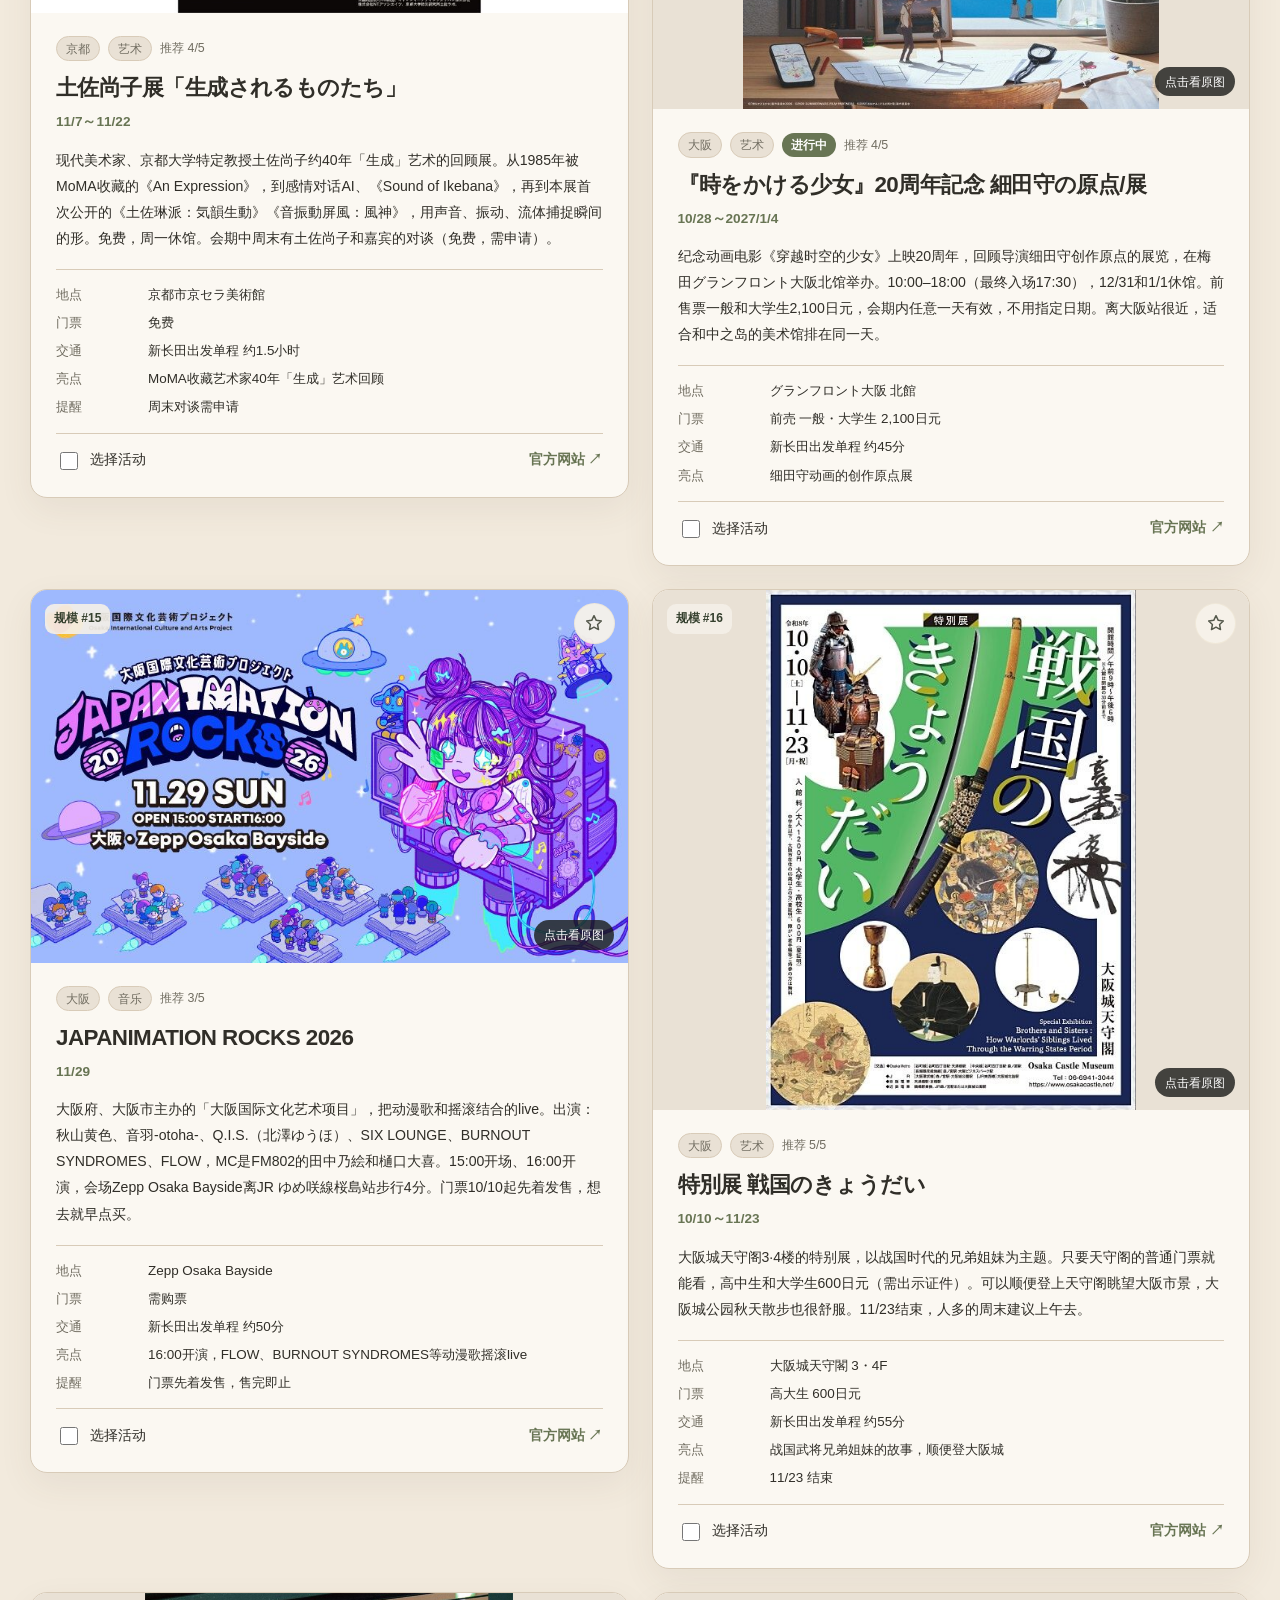
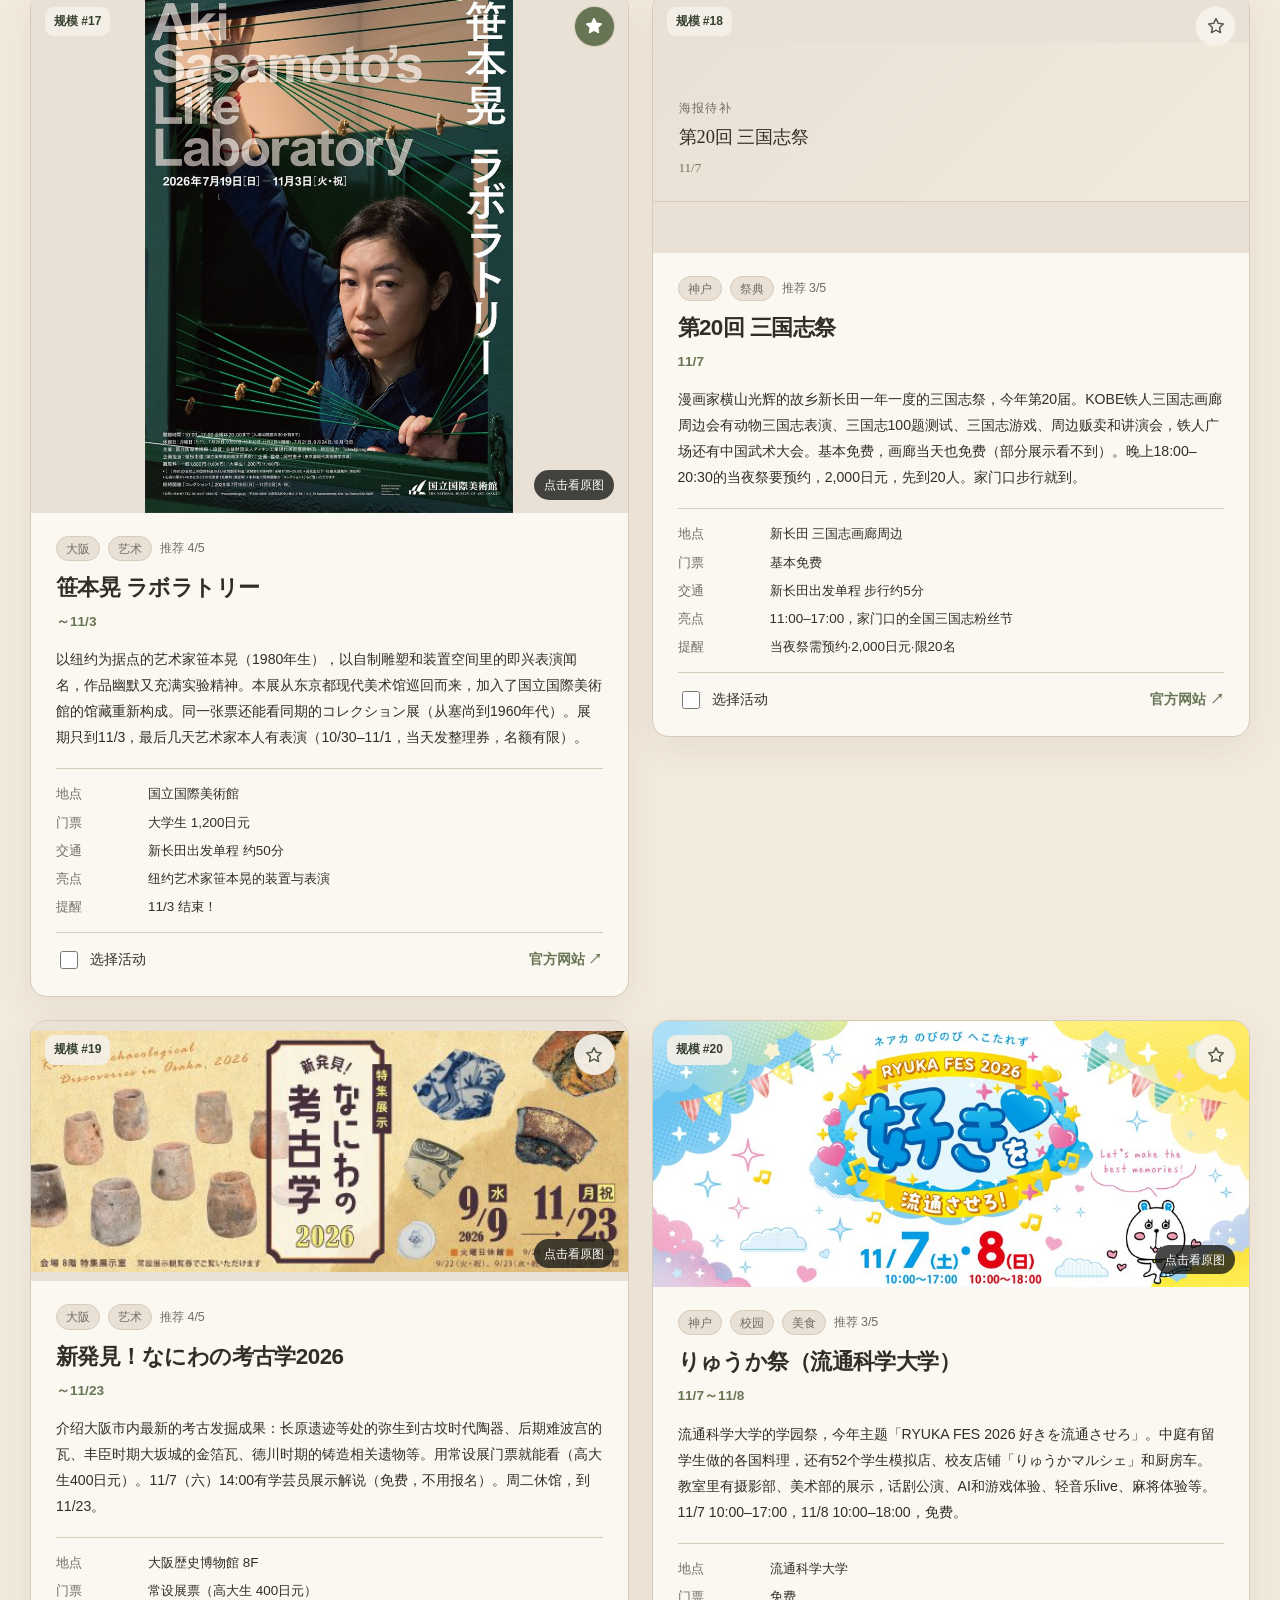
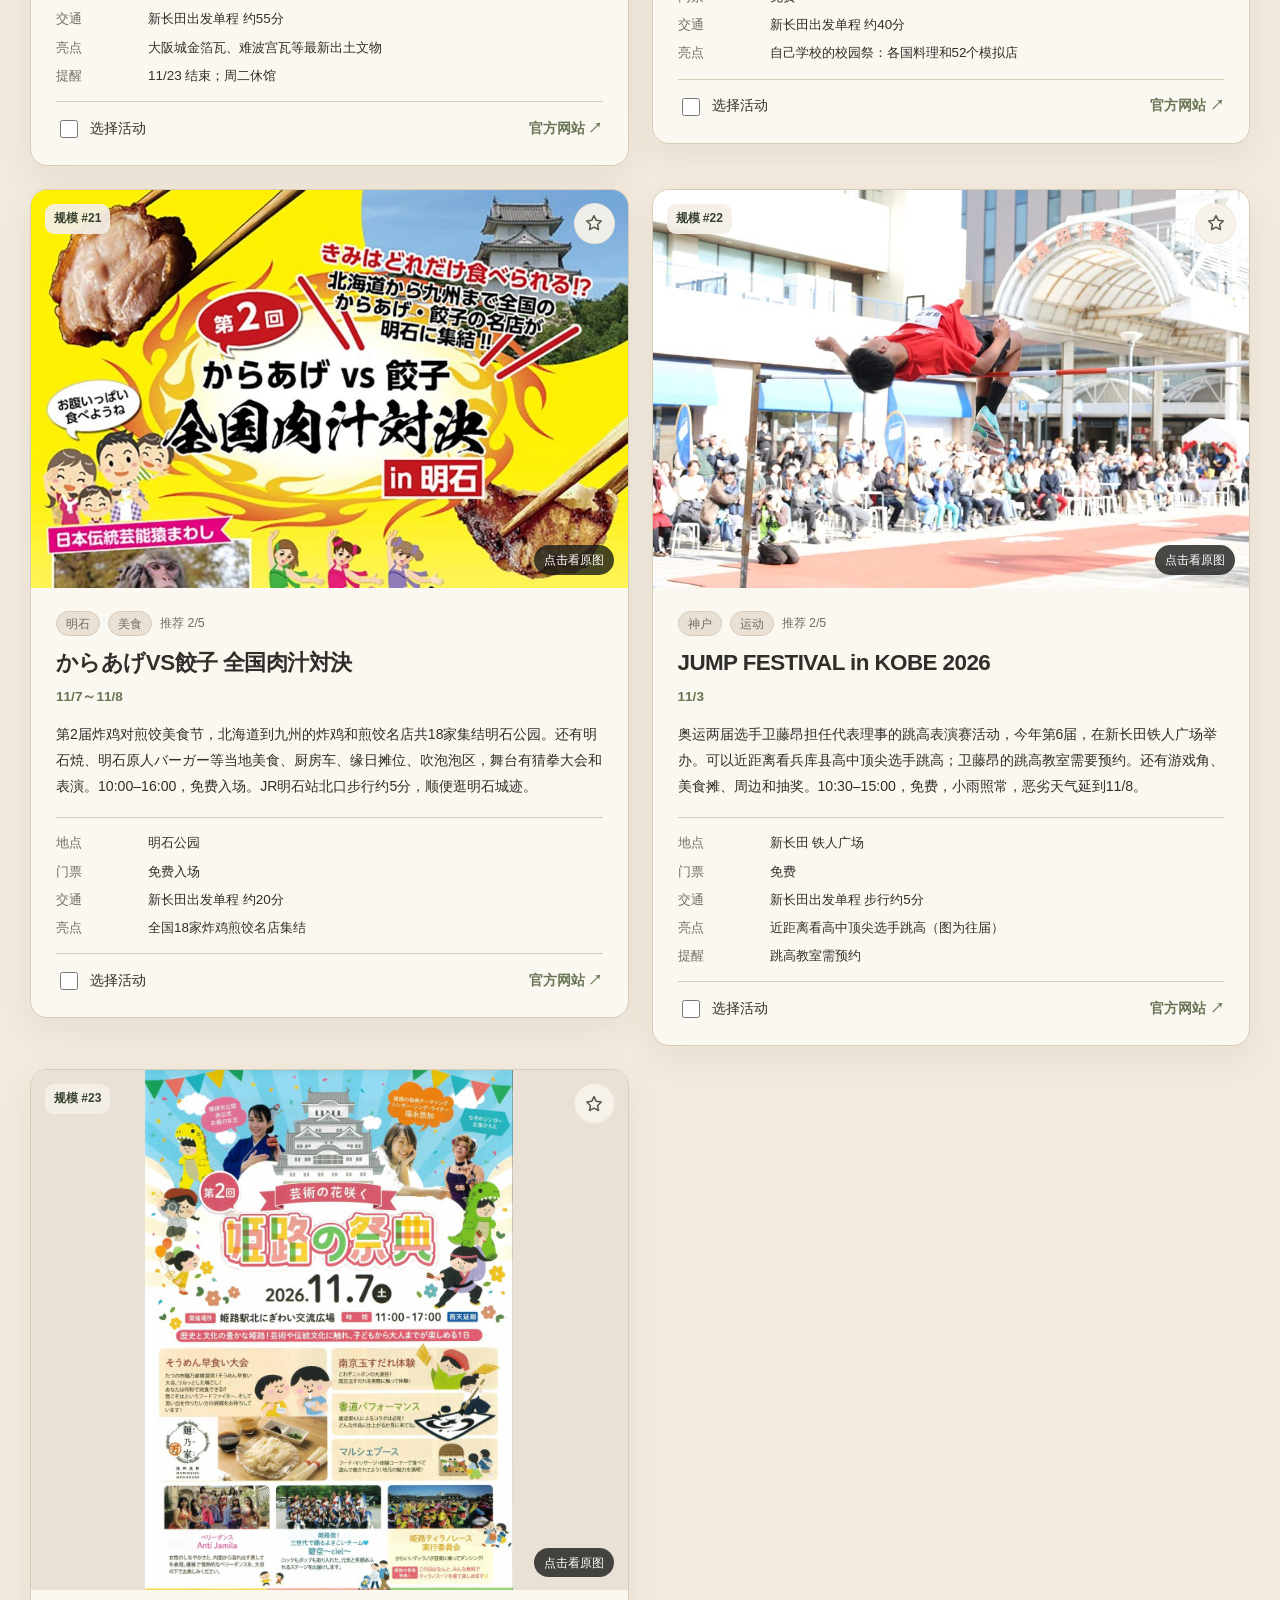
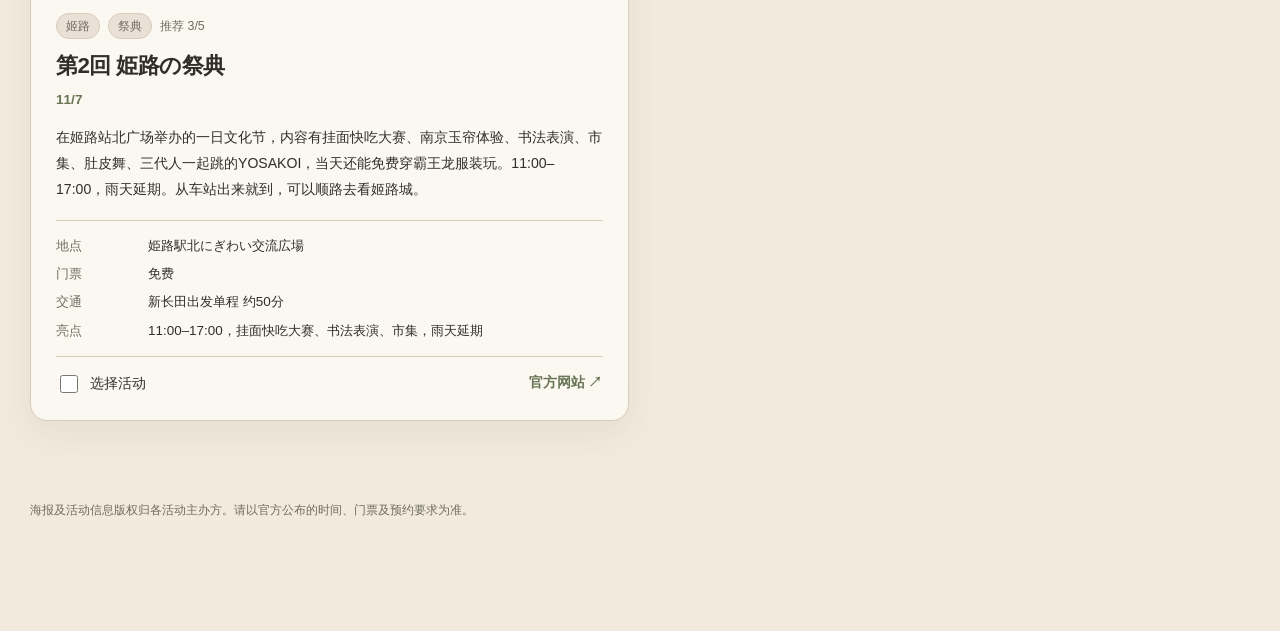
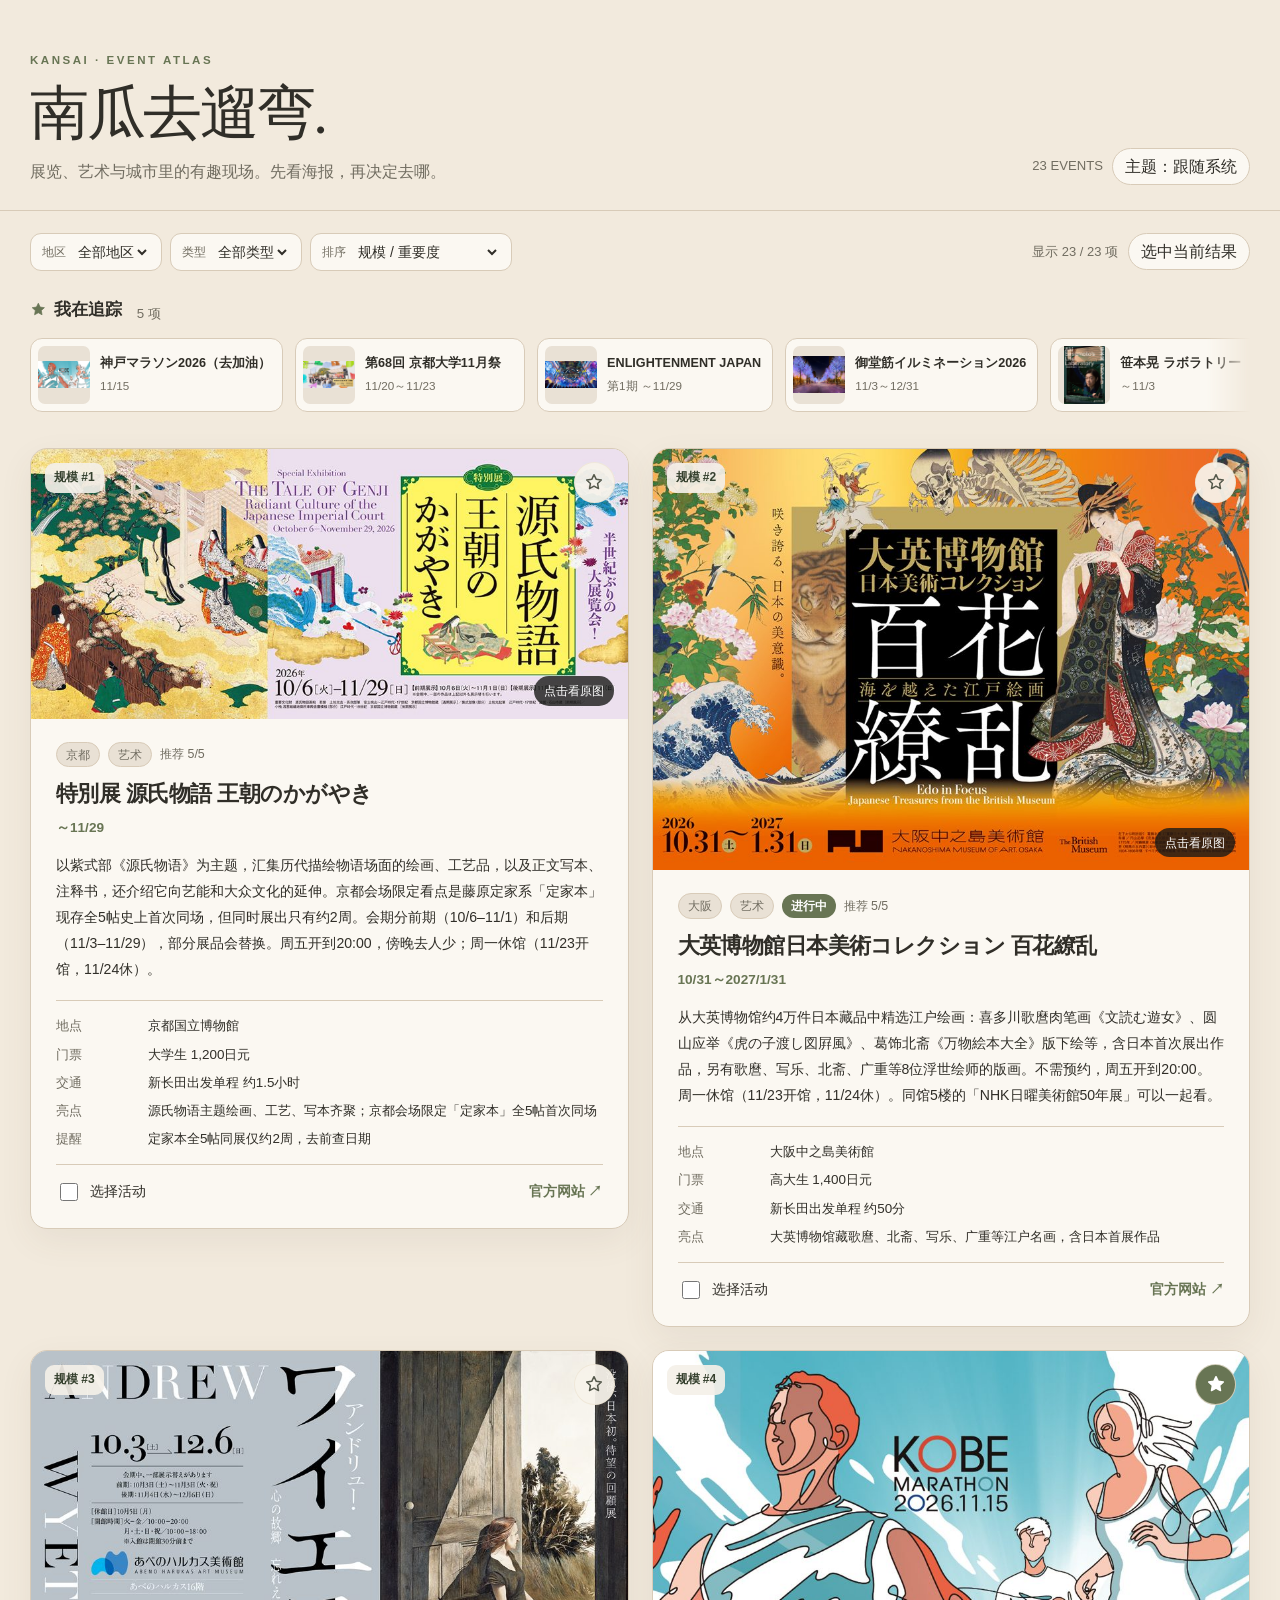
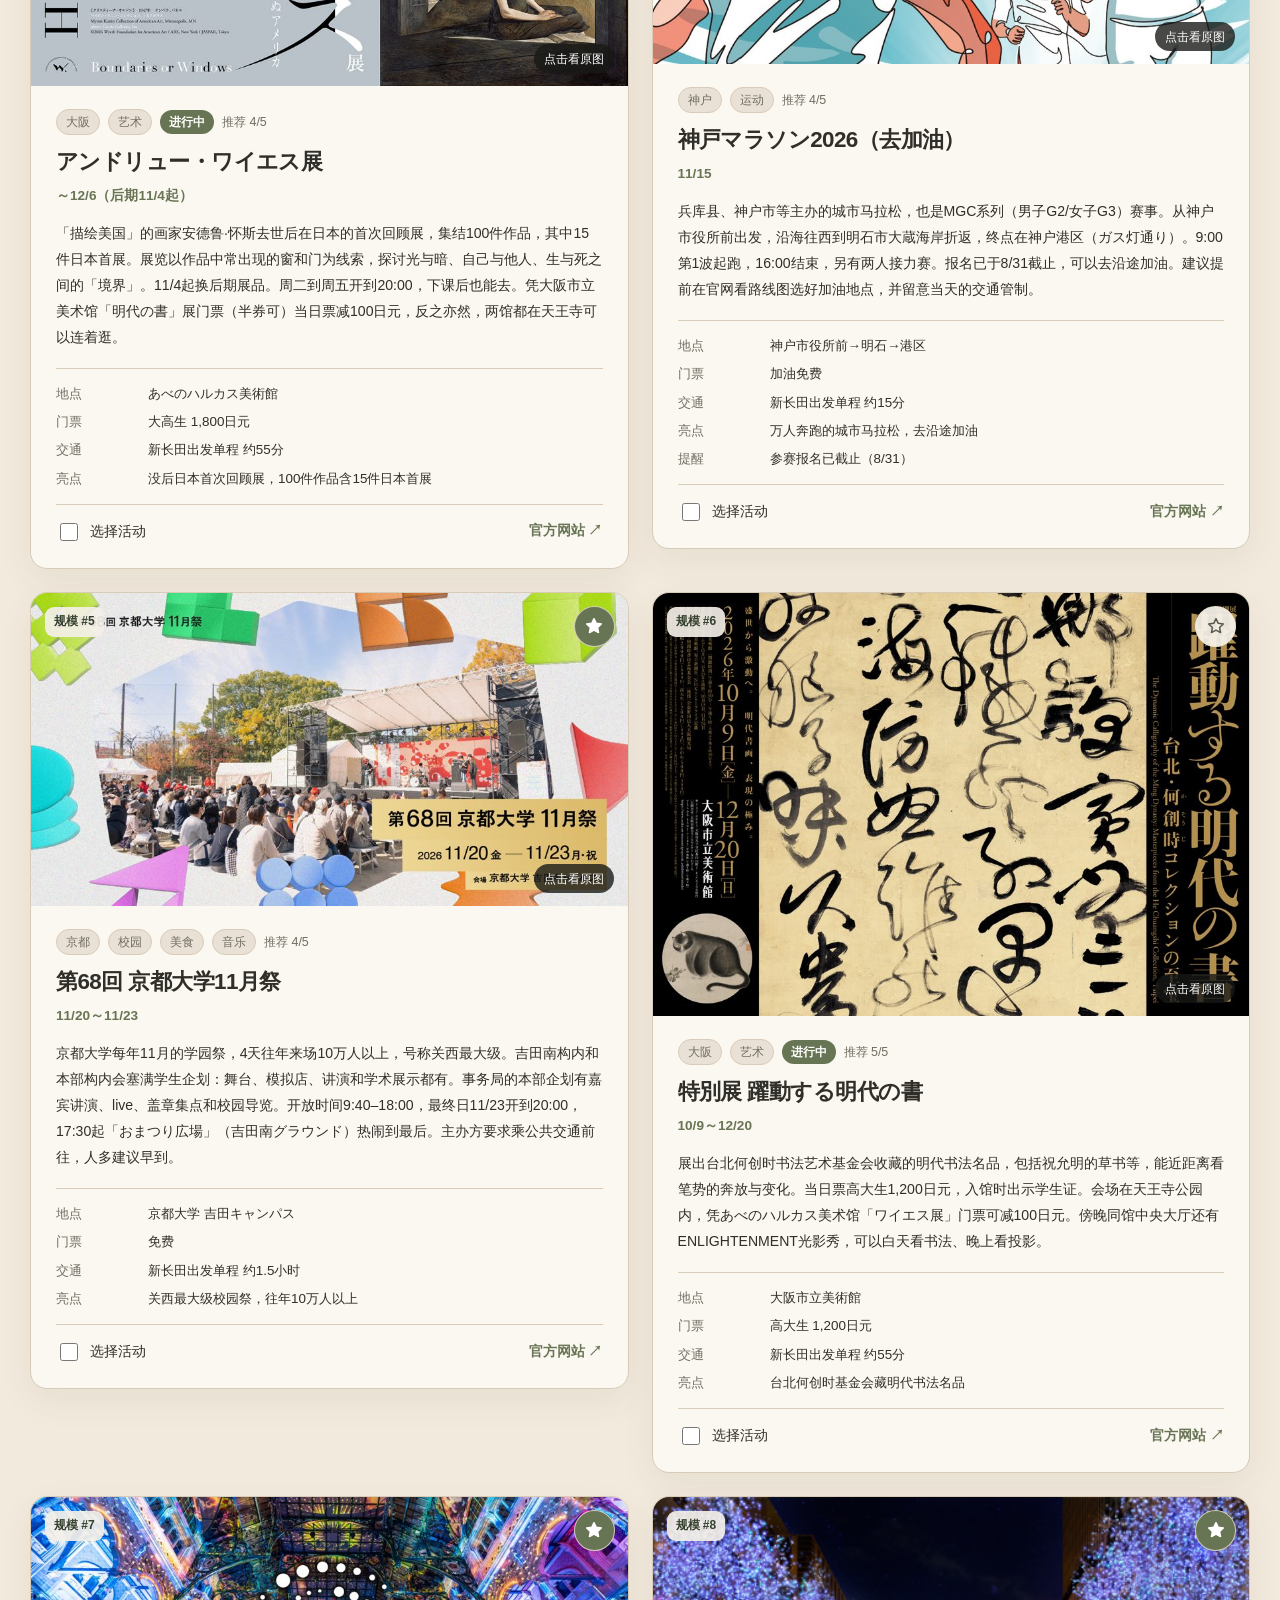
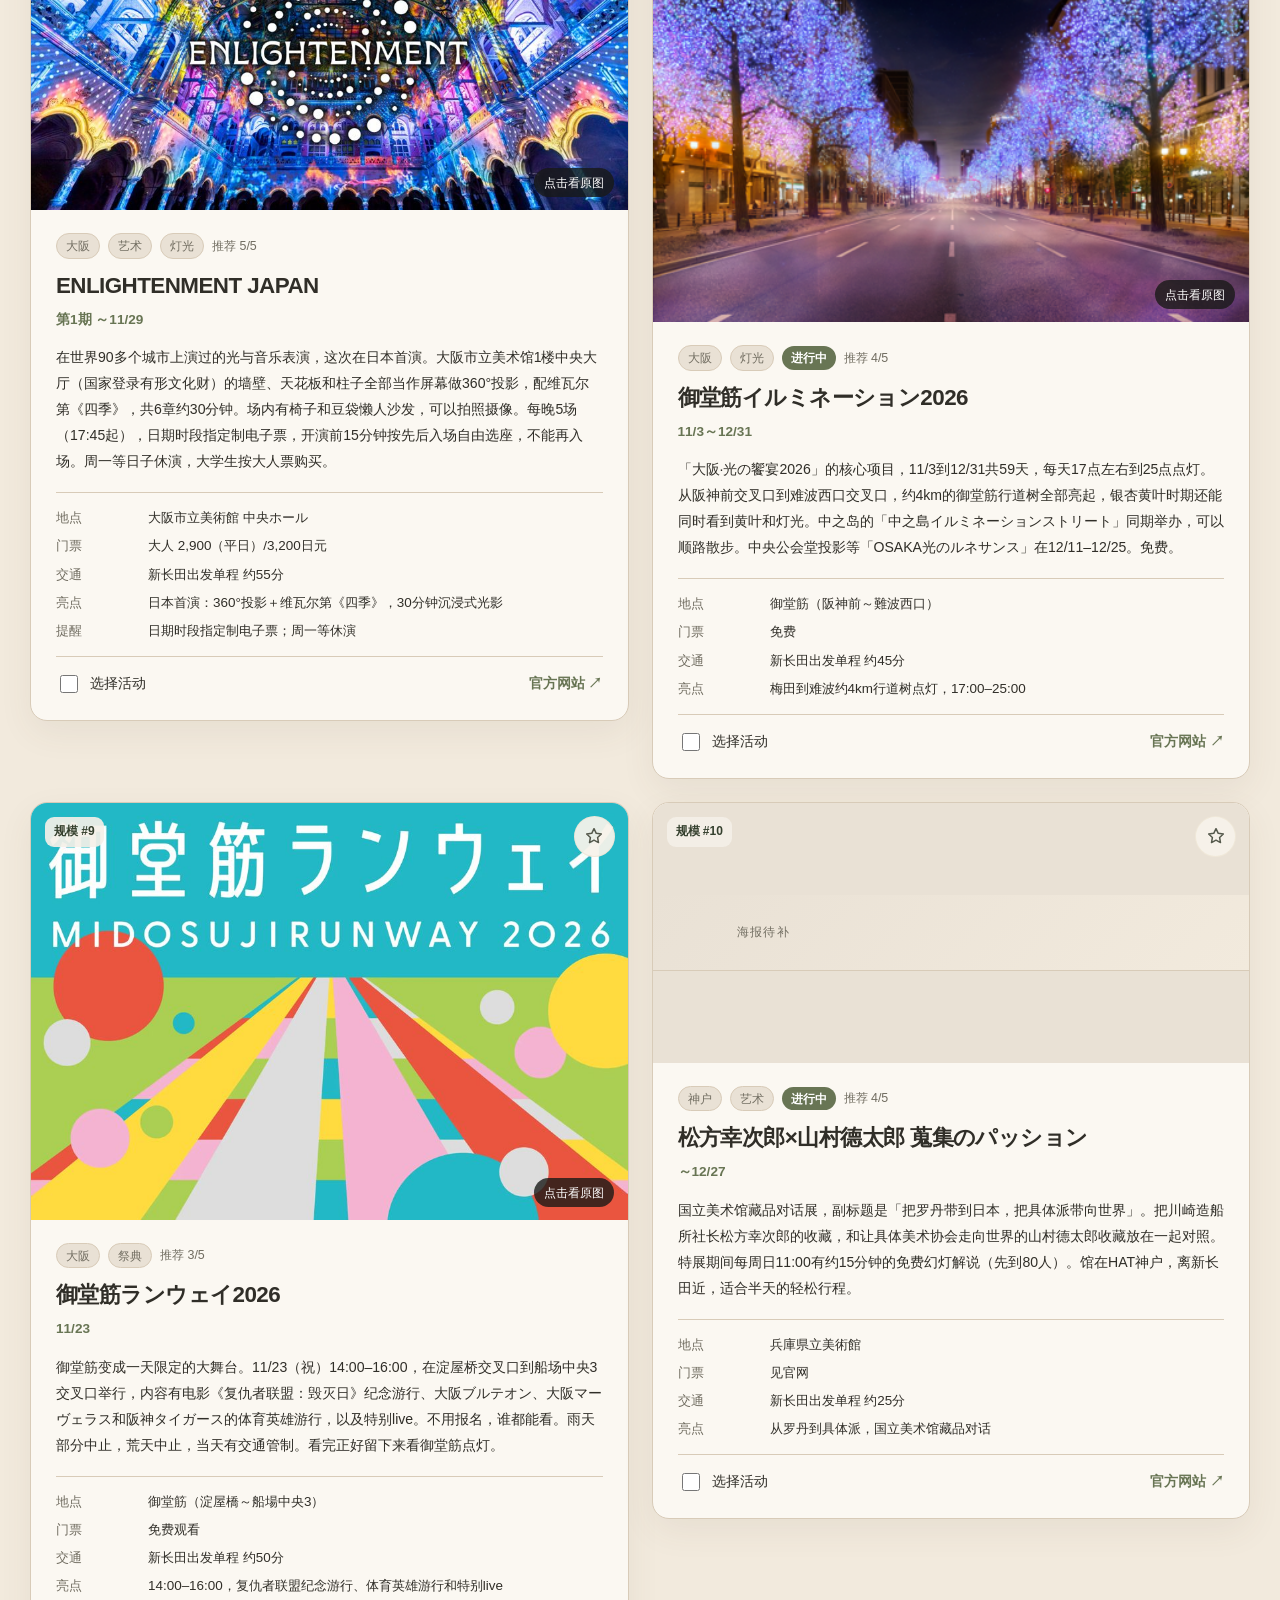
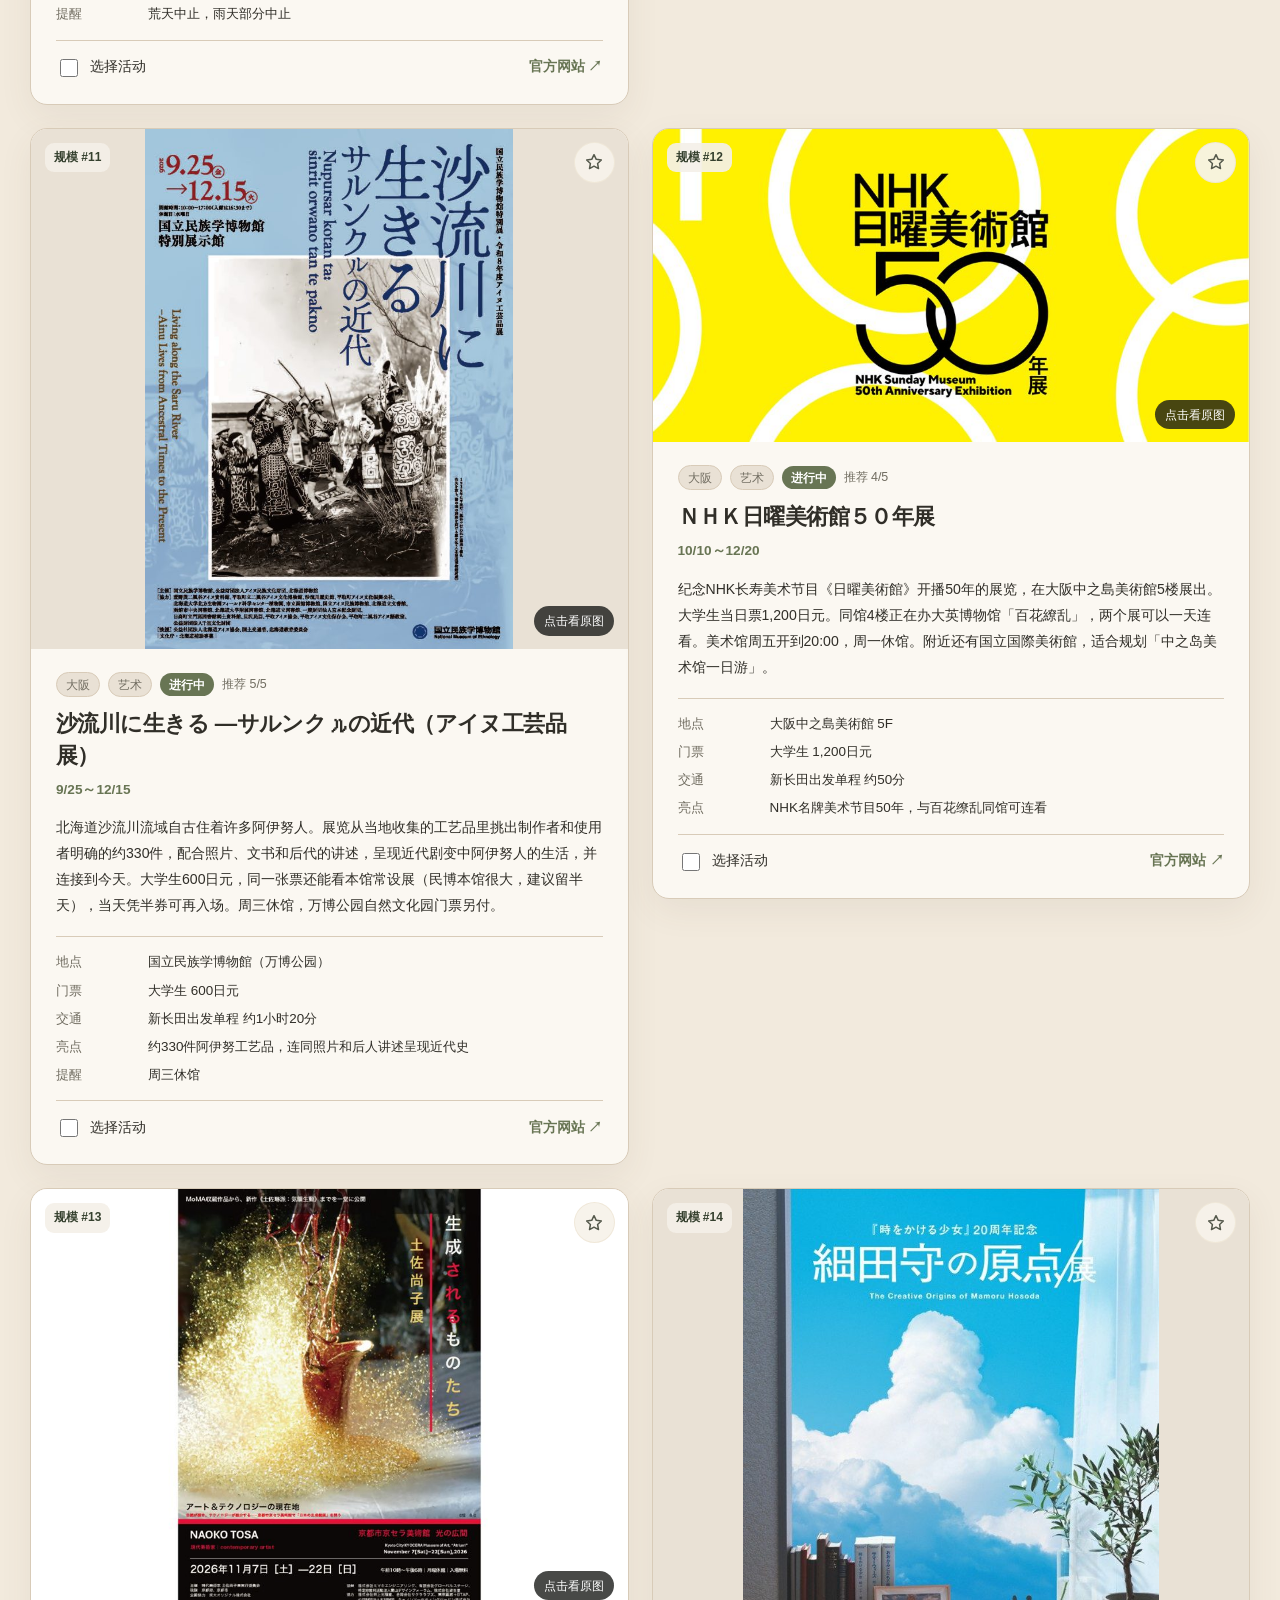
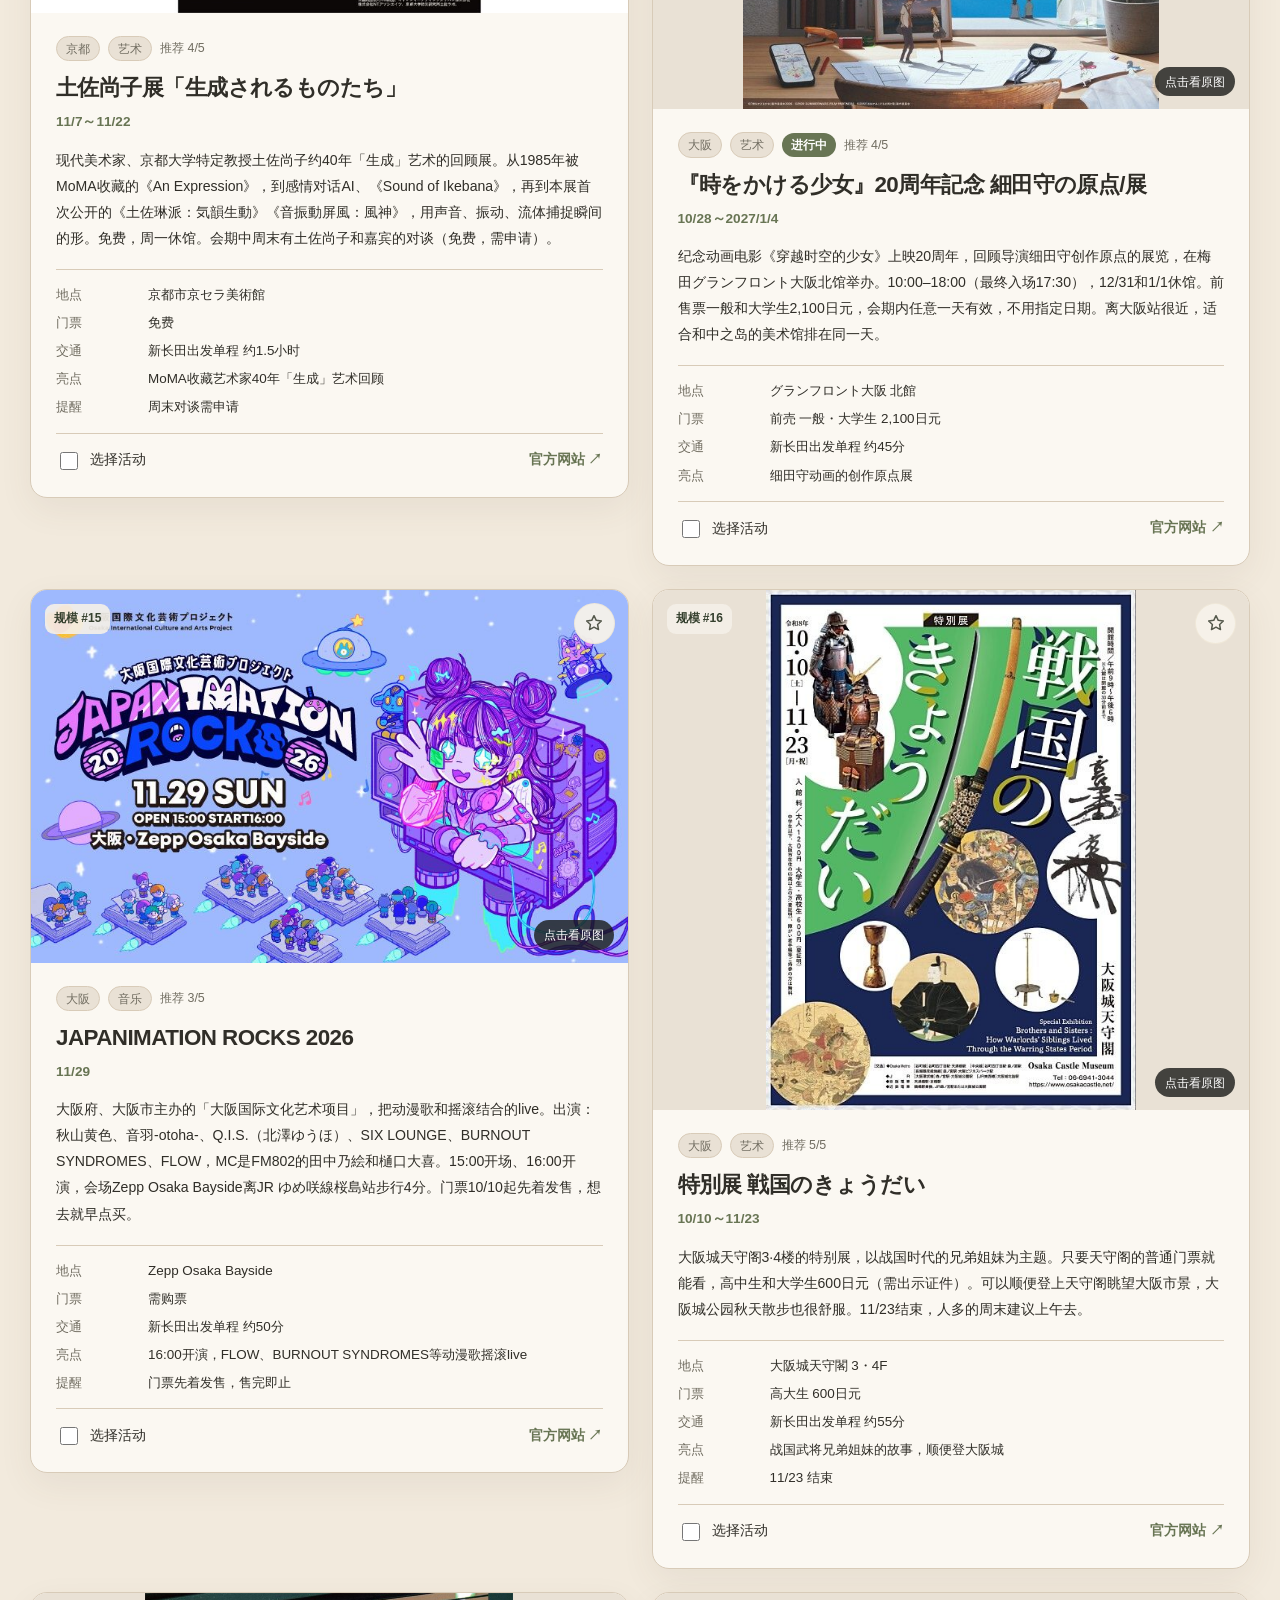
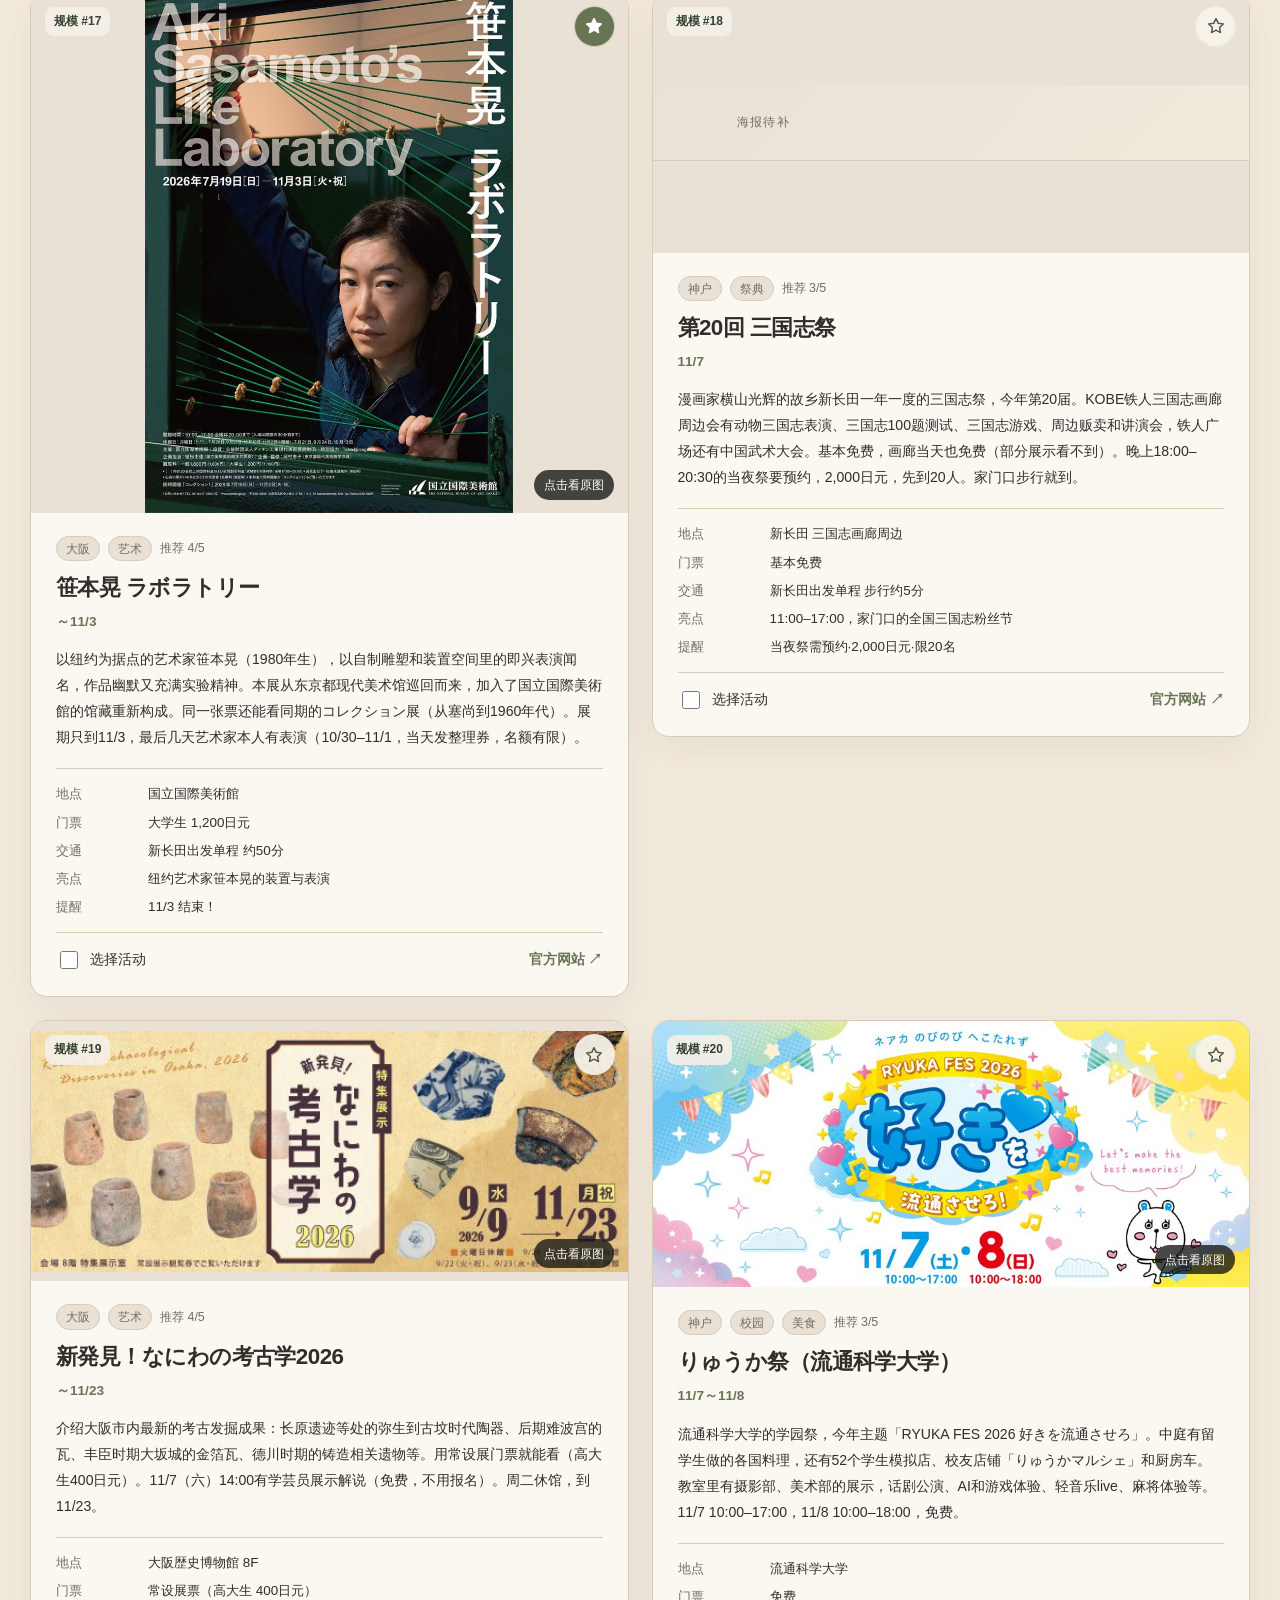
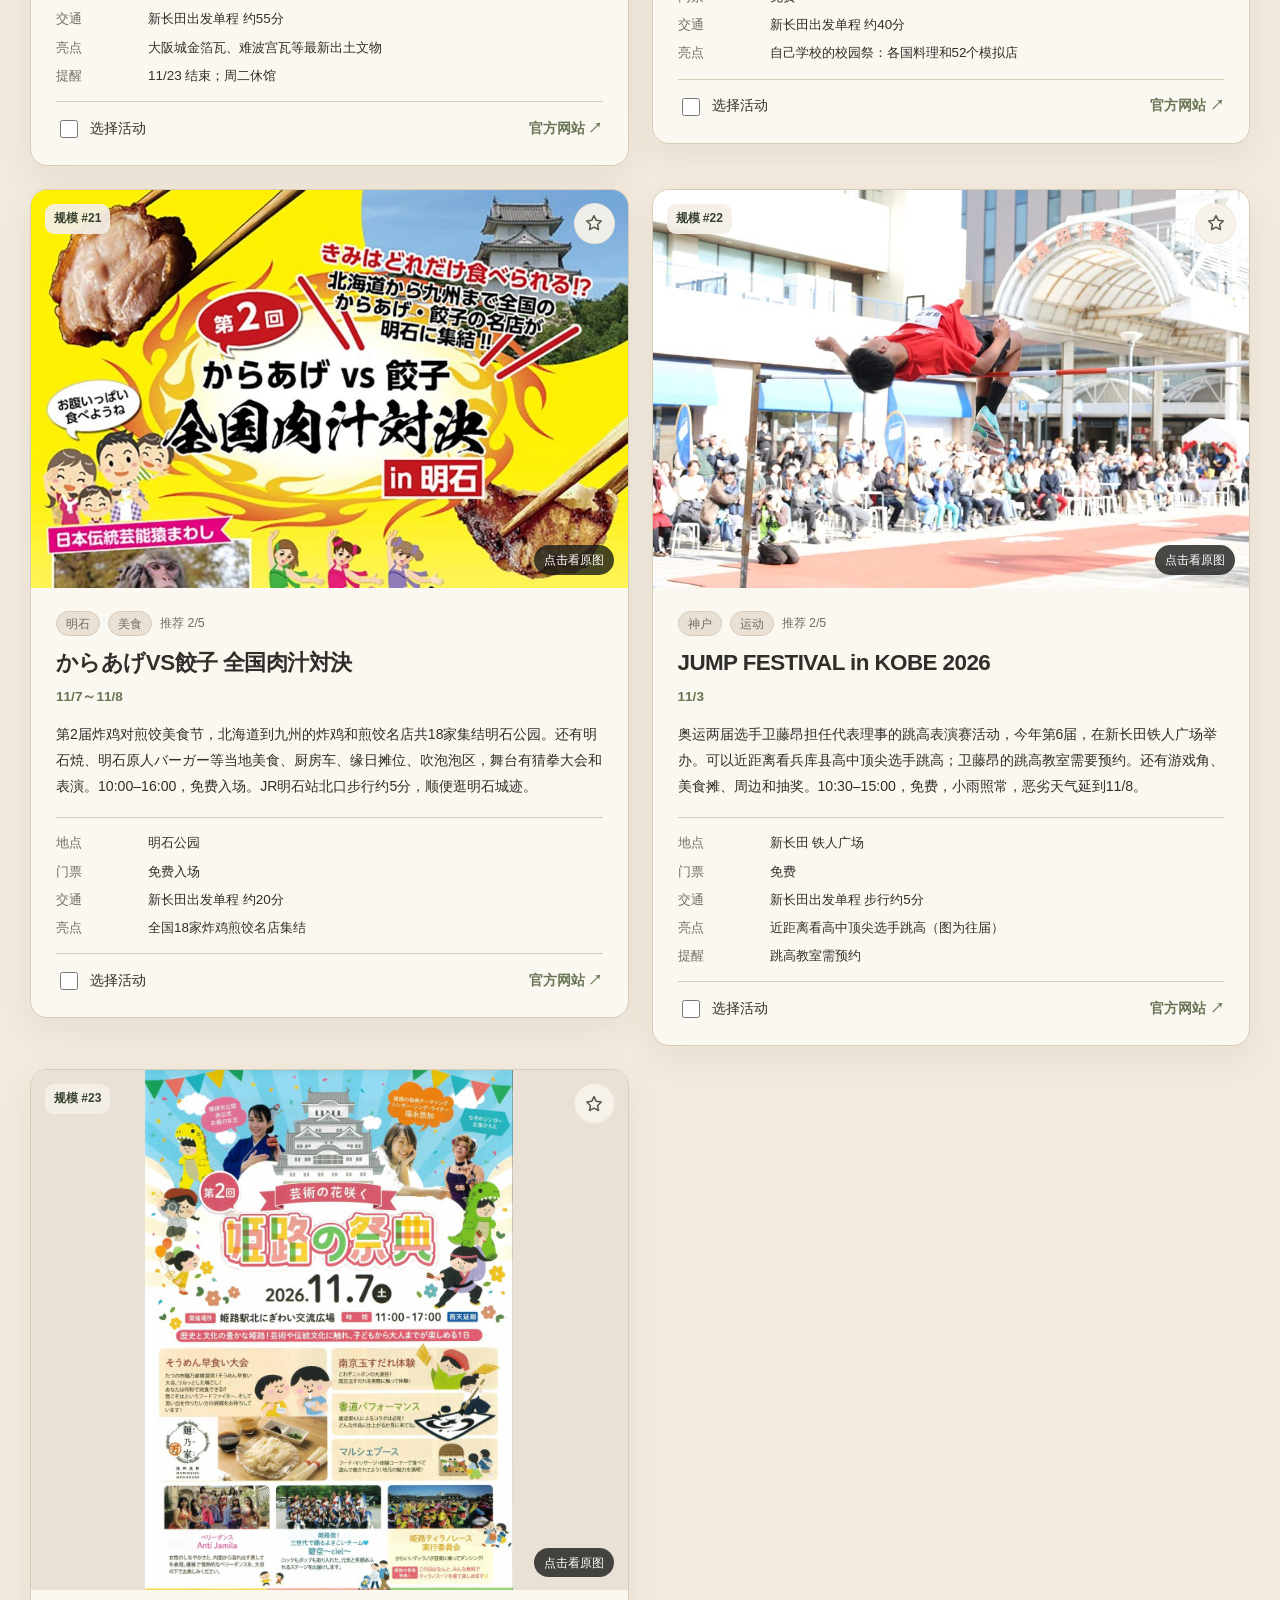
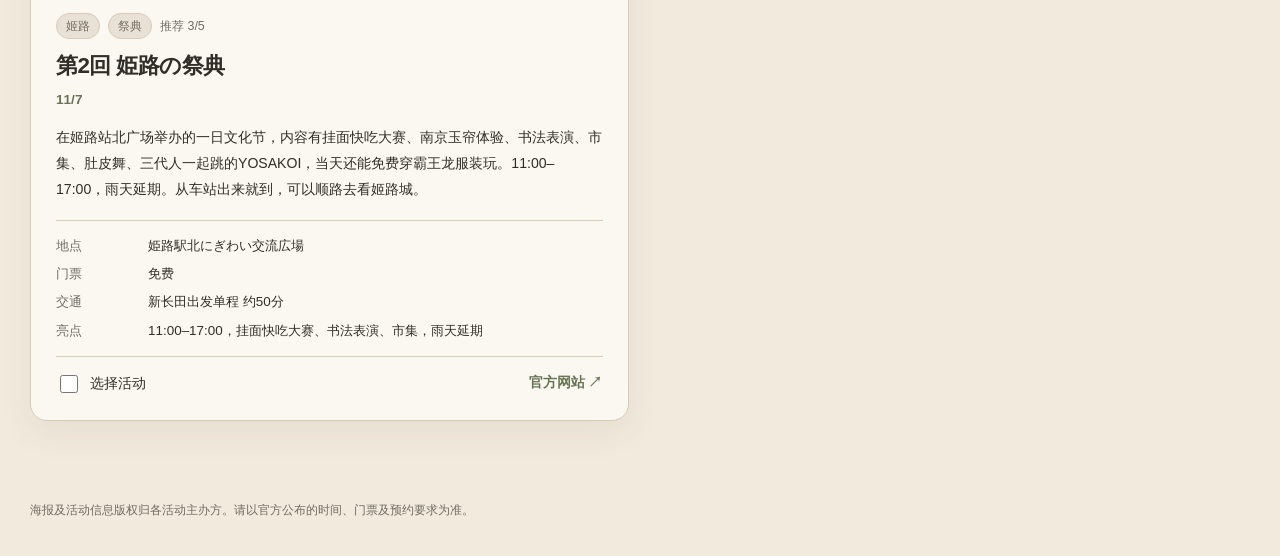
